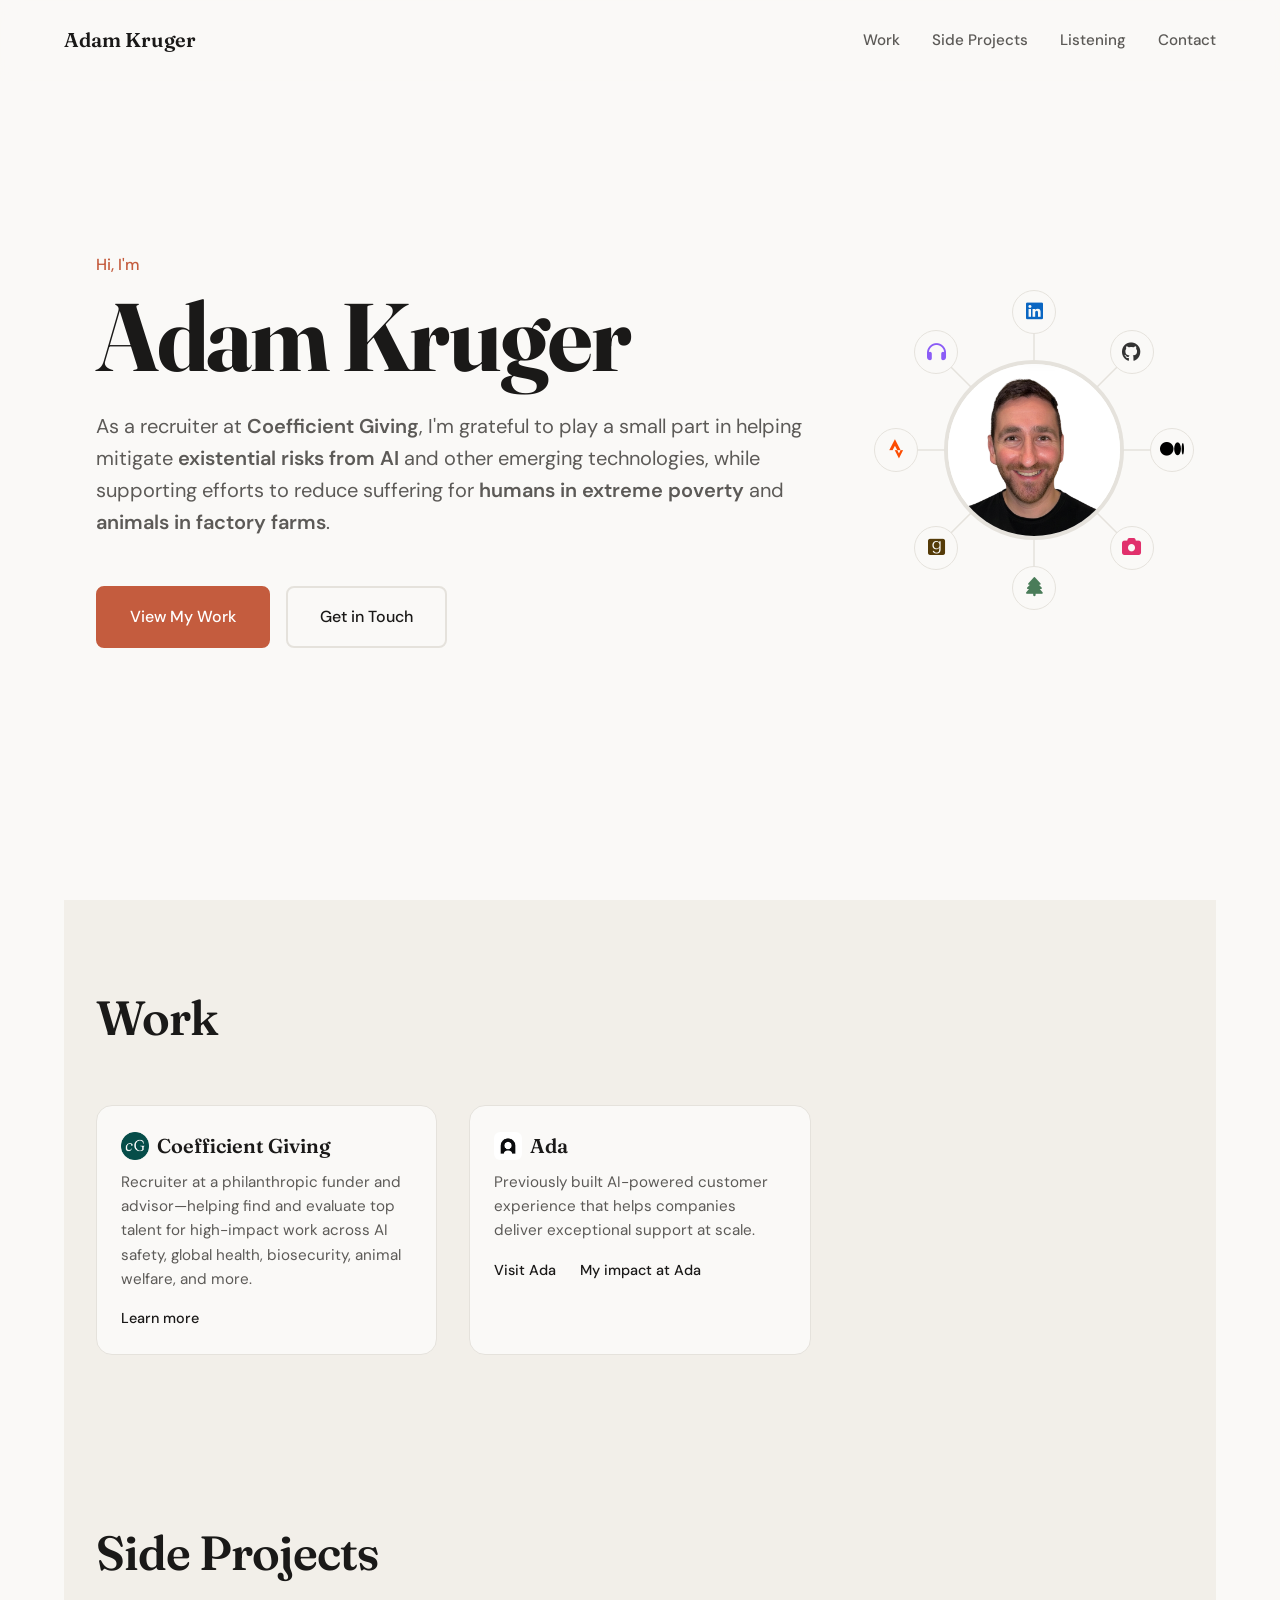
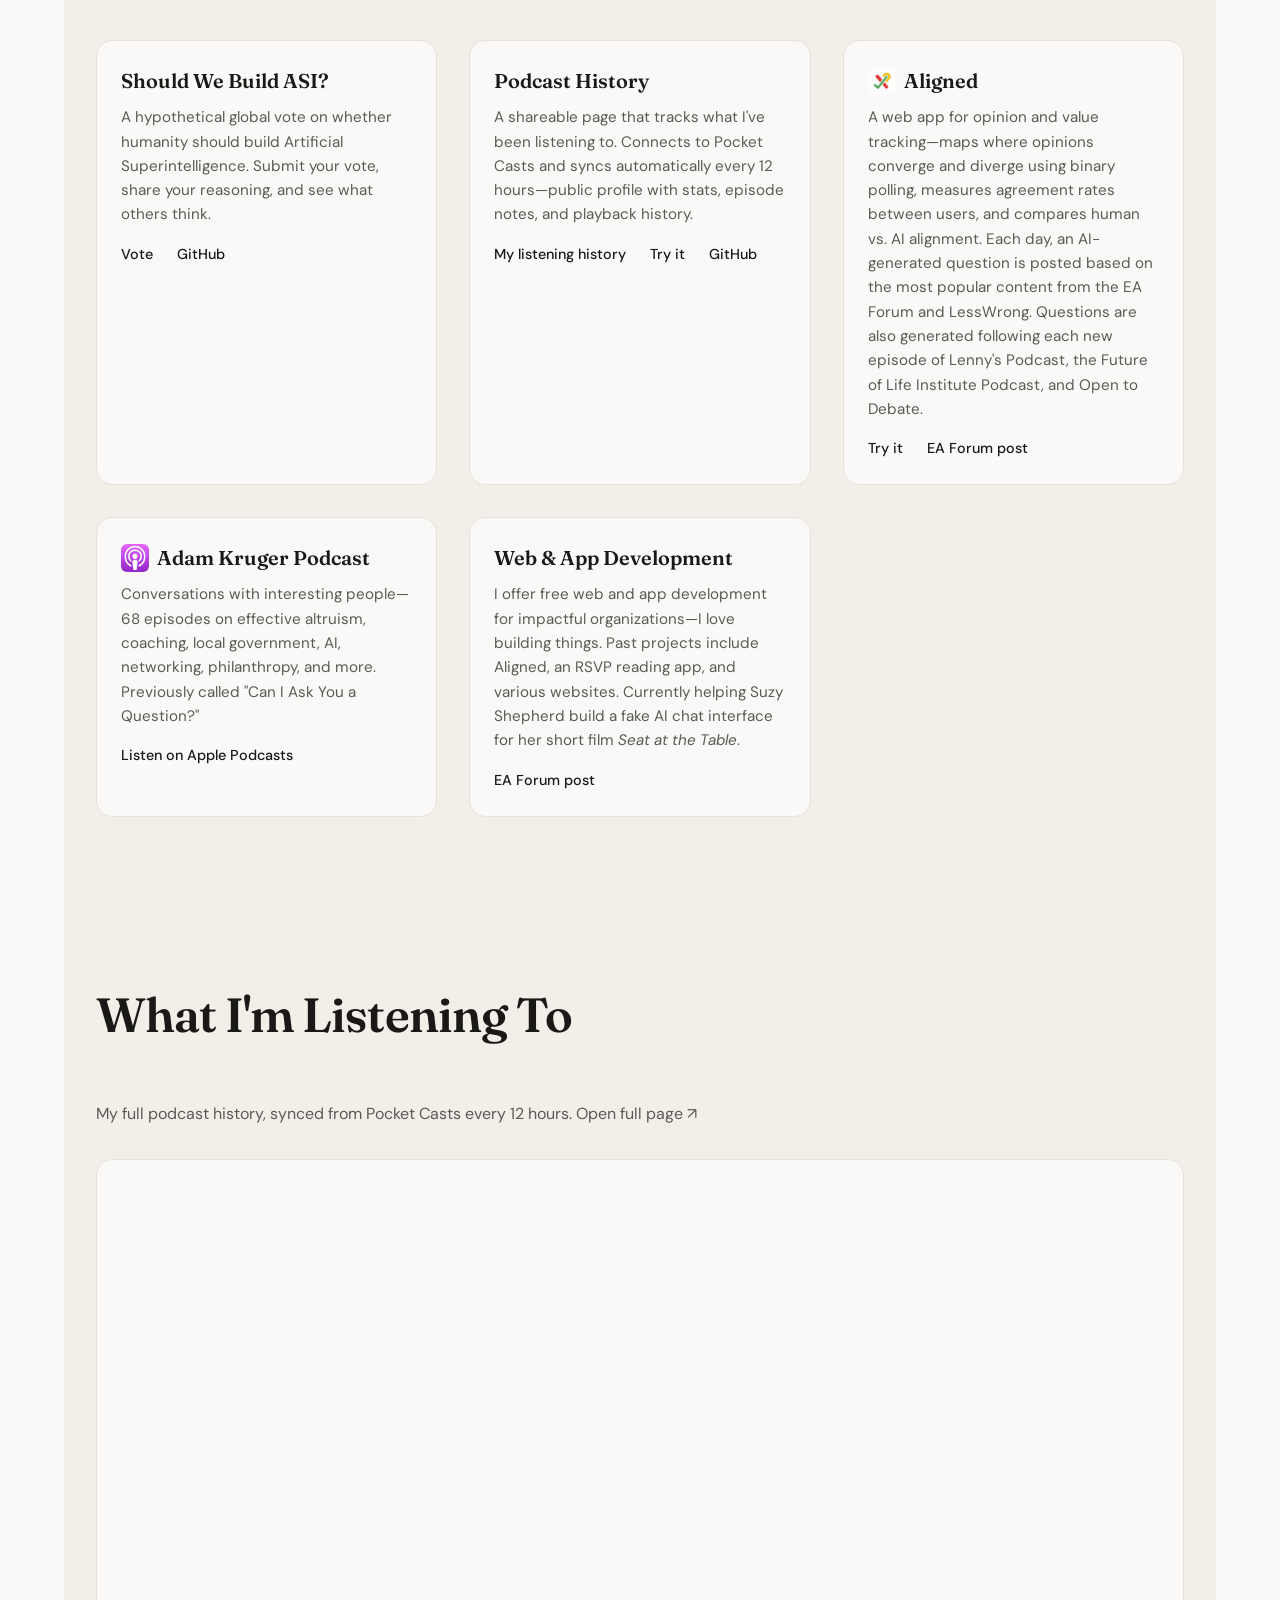
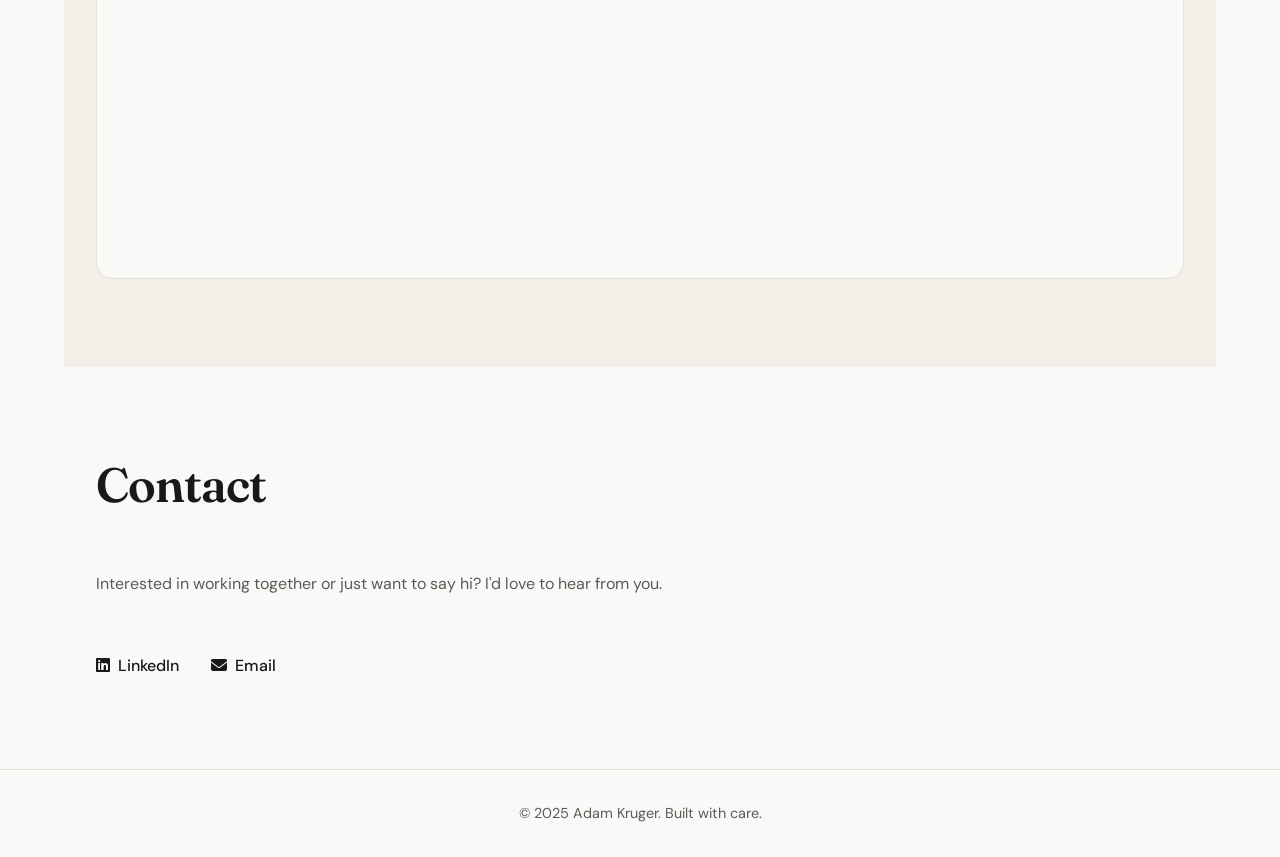
==== index.html @ 2922f0fd "Reorder side projects, rename Try it to Vote for ASI, remove Aligned blurb from hero" ====
<!DOCTYPE html>
<html lang="en">
<head>
  <meta charset="UTF-8">
  <meta name="viewport" content="width=device-width, initial-scale=1.0">
  <title>Adam Kruger | Portfolio</title>
  <link rel="preconnect" href="https://fonts.googleapis.com">
  <link rel="preconnect" href="https://fonts.gstatic.com" crossorigin>
  <link href="https://fonts.googleapis.com/css2?family=DM+Sans:ital,opsz,wght@0,9..40,400;0,9..40,500;0,9..40,600;0,9..40,700;1,9..40,400&family=Fraunces:ital,opsz,wght@0,9..144,400;0,9..144,600;0,9..144,700;1,9..144,400&display=swap" rel="stylesheet">
  <link rel="stylesheet" href="https://cdnjs.cloudflare.com/ajax/libs/font-awesome/6.5.1/css/all.min.css" integrity="sha512-DTOQO9RWCH3ppGqcWaEA1BIZOC6xxalwEsw9c2QQeAIftl+Vegovlnee1c9QX4TctnWMn13TZye+giMm8e2LwA==" crossorigin="anonymous" referrerpolicy="no-referrer" />
  <link rel="stylesheet" href="styles.css">
</head>
<body>
  <header class="header">
    <nav class="nav">
      <a href="#" class="logo">Adam Kruger</a>
      <button class="nav-toggle" aria-label="Toggle menu">
        <span></span>
        <span></span>
        <span></span>
      </button>
      <ul class="nav-links">
        <li><a href="#projects">Work</a></li>
        <li><a href="#side-projects">Side Projects</a></li>
        <li><a href="#podcast-history">Listening</a></li>
        <li><a href="#contact">Contact</a></li>
      </ul>
    </nav>
  </header>

  <main>
    <section class="hero">
      <div class="hero-layout">
        <div class="hero-content">
      <p class="hero-tagline">Hi, I'm</p>
      <h1 class="hero-title">Adam Kruger</h1>
      <p class="hero-subtitle">
        As a recruiter at <a href="https://coefficientgiving.org/about-us/" target="_blank" rel="noopener">Coefficient Giving</a>, I'm grateful to play a small part in helping mitigate <a href="https://en.wikipedia.org/wiki/Existential_risk_from_artificial_intelligence" target="_blank" rel="noopener">existential risks from AI</a> and other emerging technologies, while supporting efforts to reduce suffering for <a href="https://ourworldindata.org/poverty" target="_blank" rel="noopener">humans in extreme poverty</a> and <a href="https://youtu.be/LQRAfJyEsko?si=CGICGadyTR3kEMxZ&t=47" target="_blank" rel="noopener">animals in factory farms</a>.
      </p>
      <div class="hero-cta">
        <a href="#projects" class="btn btn-primary">View My Work</a>
        <a href="#contact" class="btn btn-secondary">Get in Touch</a>
      </div>
        </div>
        <div class="hero-avatar">
          <div class="constellation">
            <svg class="constellation-lines" aria-hidden="true"></svg>
            <div class="constellation-center">
              <img src="images/profile.jpg" alt="Adam Kruger" onerror="this.onerror=null; this.src='https://github.com/kruger-adam.png';" />
            </div>
            <a href="https://www.linkedin.com/in/krugeradam" target="_blank" rel="noopener" class="constellation-node" data-index="0" title="LinkedIn"><i class="fa-brands fa-linkedin"></i></a>
            <a href="https://github.com/kruger-adam" target="_blank" rel="noopener" class="constellation-node" data-index="1" title="GitHub"><i class="fa-brands fa-github"></i></a>
            <a href="https://medium.com/@adamkruger" target="_blank" rel="noopener" class="constellation-node" data-index="2" title="Blog"><i class="fa-brands fa-medium"></i></a>
            <a href="https://photos.app.goo.gl/TfkZuzR22tXsoaxYA" target="_blank" rel="noopener" class="constellation-node" data-index="3" title="Photography"><i class="fa-solid fa-camera"></i></a>
            <a href="https://photos.app.goo.gl/yGhnJVUBrT7P74hX9" target="_blank" rel="noopener" class="constellation-node" data-index="4" title="Barkscapes"><i class="fa-solid fa-tree"></i></a>
            <a href="https://www.goodreads.com/user/show/62753252-adam-kruger" target="_blank" rel="noopener" class="constellation-node" data-index="5" title="Goodreads"><i class="fa-brands fa-goodreads"></i></a>
            <a href="https://www.strava.com/athletes/25916150" target="_blank" rel="noopener" class="constellation-node" data-index="6" title="Strava"><i class="fa-brands fa-strava"></i></a>
            <a href="https://podcast-history-app.vercel.app/u/adamkruger" target="_blank" rel="noopener" class="constellation-node" data-index="7" title="Podcast History"><i class="fa-solid fa-headphones"></i></a>
          </div>
        </div>
      </div>
    </section>

    <section id="projects" class="section projects">
      <h2 class="section-title">Work</h2>
      <div class="projects-grid">
        <article class="project-card">
          <div class="project-info">
            <div class="project-header">
              <img class="project-logo" src="images/logos/coefficientgiving.png" alt="Coefficient Giving" onerror="this.style.display='none'" />
              <h3>Coefficient Giving</h3>
            </div>
            <p>Recruiter at a philanthropic funder and advisor—helping find and evaluate top talent for high-impact work across AI safety, global health, biosecurity, animal welfare, and more.</p>
            <div class="project-links">
              <a href="https://coefficientgiving.org" target="_blank" rel="noopener">Learn more</a>
            </div>
          </div>
        </article>
        <article class="project-card">
          <div class="project-info">
            <div class="project-header">
              <img class="project-logo" src="images/logos/ada.jpeg" alt="Ada" onerror="this.style.display='none'" />
              <h3>Ada</h3>
            </div>
            <p>Previously built AI-powered customer experience that helps companies deliver exceptional support at scale.</p>
            <div class="project-links">
              <a href="https://ada.cx" target="_blank" rel="noopener">Visit Ada</a>
              <a href="https://adam-at-ada.netlify.app/" target="_blank" rel="noopener">My impact at Ada</a>
            </div>
          </div>
        </article>
      </div>
    </section>

    <section id="side-projects" class="section projects">
      <h2 class="section-title">Side Projects</h2>
      <div class="projects-grid">
        <article class="project-card">
          <div class="project-info">
            <div class="project-header">
              <h3>Should We Build ASI?</h3>
            </div>
            <p>A hypothetical global vote on whether humanity should build Artificial Superintelligence. Submit your vote, share your reasoning, and see what others think.</p>
            <div class="project-links">
              <a href="https://kruger-adam.github.io/should-we-build-asi/" target="_blank" rel="noopener">Vote</a>
              <a href="https://github.com/kruger-adam/should-we-build-asi" target="_blank" rel="noopener">GitHub</a>
            </div>
          </div>
        </article>
        <article class="project-card">
          <div class="project-info">
            <div class="project-header">
              <h3>Podcast History</h3>
            </div>
            <p>A shareable page that tracks what I've been listening to. Connects to Pocket Casts and syncs automatically every 12 hours—public profile with stats, episode notes, and playback history.</p>
            <div class="project-links">
              <a href="https://podcast-history-app.vercel.app/u/adamkruger" target="_blank" rel="noopener">My listening history</a>
              <a href="https://podcast-history-app.vercel.app" target="_blank" rel="noopener">Try it</a>
              <a href="https://github.com/kruger-adam/podcast-history-app" target="_blank" rel="noopener">GitHub</a>
            </div>
          </div>
        </article>
        <article class="project-card">
          <div class="project-info">
            <div class="project-header">
              <img class="project-logo" src="images/logos/aligned.png" alt="Aligned" onerror="this.style.display='none'" />
              <h3>Aligned</h3>
            </div>
            <p>A web app for opinion and value tracking—maps where opinions converge and diverge using binary polling, measures agreement rates between users, and compares human vs. AI alignment. Each day, an AI-generated question is posted based on the most popular content from the EA Forum and LessWrong. Questions are also generated following each new episode of Lenny's Podcast, the Future of Life Institute Podcast, and Open to Debate.</p>
            <div class="project-links">
              <a href="https://thealignedapp.com" target="_blank" rel="noopener">Try it</a>
              <a href="https://forum.effectivealtruism.org/posts/Rb4HmkapRtDtFWNyj/seeking-feedback-a-tool-for-opinion-value-tracking-and" target="_blank" rel="noopener">EA Forum post</a>
            </div>
          </div>
        </article>
        <article class="project-card">
          <div class="project-info">
            <div class="project-header">
              <img class="project-logo" src="images/logos/podcast.png" alt="Adam Kruger Podcast" onerror="this.style.display='none'" />
              <h3>Adam Kruger Podcast</h3>
            </div>
            <p>Conversations with interesting people—68 episodes on effective altruism, coaching, local government, AI, networking, philanthropy, and more. Previously called "Can I Ask You a Question?"</p>
            <div class="project-links">
              <a href="https://podcasts.apple.com/us/podcast/adam-kruger-podcast/id1472368113" target="_blank" rel="noopener">Listen on Apple Podcasts</a>
            </div>
          </div>
        </article>
        <article class="project-card">
          <div class="project-info">
            <div class="project-header">
              <h3>Web &amp; App Development</h3>
            </div>
            <p>I offer free web and app development for impactful organizations—I love building things. Past projects include Aligned, an RSVP reading app, and various websites. Currently helping Suzy Shepherd build a fake AI chat interface for her short film <em>Seat at the Table</em>.</p>
            <div class="project-links">
              <a href="https://forum.effectivealtruism.org/posts/HuteREmRrk8JBm3N8/are-there-any-orgs-interested-in-free-web-app-development" target="_blank" rel="noopener">EA Forum post</a>
            </div>
          </div>
        </article>
      </div>
    </section>

    <section id="podcast-history" class="section podcast-history">
      <h2 class="section-title">What I'm Listening To</h2>
      <p class="podcast-history-intro">My full podcast history, synced from Pocket Casts every 12 hours. <a href="https://podcast-history-app.vercel.app/u/adamkruger" target="_blank" rel="noopener">Open full page ↗</a></p>
      <iframe
        src="https://podcast-history-app.vercel.app/u/adamkruger"
        class="podcast-history-frame"
        title="Adam Kruger's Podcast History"
        loading="lazy"
      ></iframe>
    </section>

    <section id="contact" class="section contact">
      <h2 class="section-title">Contact</h2>
      <p class="contact-intro">
        Interested in working together or just want to say hi? I'd love to hear from you.
      </p>
      <div class="contact-links contact-links-desktop">
        <a href="https://www.linkedin.com/in/krugeradam" target="_blank" rel="noopener" class="contact-link"><i class="fa-brands fa-linkedin"></i> LinkedIn</a>
        <a href="mailto:adamkruger94@gmail.com" class="contact-link"><i class="fa-solid fa-envelope"></i> Email</a>
      </div>
      <div class="contact-links contact-links-mobile">
        <a href="https://www.linkedin.com/in/krugeradam" target="_blank" rel="noopener" class="contact-link"><i class="fa-brands fa-linkedin"></i> LinkedIn</a>
        <a href="mailto:adamkruger94@gmail.com" class="contact-link"><i class="fa-solid fa-envelope"></i> Email</a>
        <a href="https://github.com/kruger-adam" target="_blank" rel="noopener" class="contact-link"><i class="fa-brands fa-github"></i> GitHub</a>
        <a href="https://medium.com/@adamkruger" target="_blank" rel="noopener" class="contact-link"><i class="fa-brands fa-medium"></i> Blog</a>
        <a href="https://photos.app.goo.gl/TfkZuzR22tXsoaxYA" target="_blank" rel="noopener" class="contact-link"><i class="fa-solid fa-camera"></i> Photography</a>
        <a href="https://photos.app.goo.gl/yGhnJVUBrT7P74hX9" target="_blank" rel="noopener" class="contact-link"><i class="fa-solid fa-tree"></i> Barkscapes</a>
        <a href="https://www.goodreads.com/user/show/62753252-adam-kruger" target="_blank" rel="noopener" class="contact-link"><i class="fa-brands fa-goodreads"></i> Goodreads</a>
        <a href="https://www.strava.com/athletes/25916150" target="_blank" rel="noopener" class="contact-link"><i class="fa-brands fa-strava"></i> Strava</a>
      </div>
    </section>
  </main>

  <footer class="footer">
    <p>© 2025 Adam Kruger. Built with care.</p>
  </footer>

  <script src="script.js"></script>
</body>
</html>
---- styles.css ----
/* ===== Variables ===== */
:root {
  --color-bg: #faf9f7;
  --color-bg-alt: #f2efe9;
  --color-text: #1a1918;
  --color-text-muted: #5c5a57;
  --color-accent: #c45c3e;
  --color-accent-hover: #a84d33;
  --color-border: #e5e2dc;
  --font-heading: 'Fraunces', Georgia, serif;
  --font-body: 'DM Sans', system-ui, sans-serif;
  --space-xs: 0.25rem;
  --space-sm: 0.5rem;
  --space-md: 1rem;
  --space-lg: 1.5rem;
  --space-xl: 2rem;
  --space-2xl: 3rem;
  --space-3xl: 5rem;
  --radius: 0.5rem;
  --radius-lg: 1rem;
  --transition: 0.2s ease;
}

/* ===== Reset & Base ===== */
*, *::before, *::after {
  box-sizing: border-box;
  margin: 0;
  padding: 0;
}

html {
  scroll-behavior: smooth;
}

body {
  font-family: var(--font-body);
  font-size: 1rem;
  line-height: 1.6;
  color: var(--color-text);
  background-color: var(--color-bg);
  -webkit-font-smoothing: antialiased;
}

a {
  color: inherit;
  text-decoration: none;
  transition: color var(--transition);
}

a:hover {
  color: var(--color-accent);
}

img {
  max-width: 100%;
  height: auto;
  display: block;
}

/* ===== Header & Nav ===== */
.header {
  position: fixed;
  top: 0;
  left: 0;
  right: 0;
  z-index: 100;
  padding: var(--space-lg) var(--space-xl);
  background: rgba(250, 249, 247, 0.9);
  backdrop-filter: blur(10px);
  border-bottom: 1px solid transparent;
  transition: border-color var(--transition), box-shadow var(--transition);
}

.header.scrolled {
  border-color: var(--color-border);
  box-shadow: 0 1px 3px rgba(0, 0, 0, 0.05);
}

.nav {
  max-width: 72rem;
  margin: 0 auto;
  display: flex;
  align-items: center;
  justify-content: space-between;
}

.logo {
  font-family: var(--font-heading);
  font-weight: 600;
  font-size: 1.25rem;
}

.nav-links {
  display: flex;
  gap: var(--space-xl);
  list-style: none;
}

.nav-links a {
  font-size: 0.95rem;
  font-weight: 500;
  color: var(--color-text-muted);
}

.nav-links a:hover {
  color: var(--color-text);
}

.nav-toggle {
  display: none;
  flex-direction: column;
  gap: 6px;
  background: none;
  border: none;
  cursor: pointer;
  padding: var(--space-sm);
}

.nav-toggle span {
  width: 24px;
  height: 2px;
  background: var(--color-text);
  transition: var(--transition);
}

/* ===== Hero ===== */
.hero {
  min-height: 100vh;
  display: flex;
  flex-direction: column;
  justify-content: center;
  padding: var(--space-3xl) var(--space-xl);
  max-width: 72rem;
  margin: 0 auto;
}

.hero-layout {
  display: flex;
  align-items: center;
  gap: var(--space-3xl);
  flex-wrap: wrap;
}

.hero-content {
  flex: 1;
  min-width: 280px;
}

.hero-avatar {
  flex-shrink: 0;
}

.hero-tagline {
  font-size: 1rem;
  color: var(--color-accent);
  font-weight: 500;
  margin-bottom: var(--space-sm);
  opacity: 0;
  animation: fadeUp 0.6s ease forwards;
}

.hero-title {
  font-family: var(--font-heading);
  font-size: clamp(3rem, 10vw, 6rem);
  font-weight: 700;
  line-height: 1.05;
  letter-spacing: -0.02em;
  margin-bottom: var(--space-lg);
  opacity: 0;
  animation: fadeUp 0.6s ease 0.1s forwards;
}

.hero-subtitle {
  font-size: clamp(1rem, 2vw, 1.25rem);
  color: var(--color-text-muted);
  margin-bottom: var(--space-2xl);
  opacity: 0;
  animation: fadeUp 0.6s ease 0.2s forwards;
}

.hero-subtitle .highlight {
  color: var(--color-text);
  font-style: italic;
}

.hero-subtitle a {
  font-weight: 600;
}

.hero-cta {
  display: flex;
  gap: var(--space-md);
  flex-wrap: wrap;
  opacity: 0;
  animation: fadeUp 0.6s ease 0.3s forwards;
}

/* ===== Buttons ===== */
.btn {
  display: inline-block;
  padding: var(--space-md) var(--space-xl);
  font-family: var(--font-body);
  font-size: 1rem;
  font-weight: 500;
  border-radius: var(--radius);
  transition: all var(--transition);
}

.btn-primary {
  background: var(--color-accent);
  color: white;
  border: 2px solid var(--color-accent);
}

.btn-primary:hover {
  background: var(--color-accent-hover);
  border-color: var(--color-accent-hover);
  color: white;
}

.btn-secondary {
  background: transparent;
  color: var(--color-text);
  border: 2px solid var(--color-border);
}

.btn-secondary:hover {
  border-color: var(--color-text-muted);
  color: var(--color-text);
}

/* ===== Sections ===== */
.section {
  padding: var(--space-3xl) var(--space-xl);
  max-width: 72rem;
  margin: 0 auto;
}

.section-title {
  font-family: var(--font-heading);
  font-size: clamp(2rem, 4vw, 3rem);
  font-weight: 600;
  margin-bottom: var(--space-2xl);
  letter-spacing: -0.02em;
}

/* ===== Projects ===== */
.projects {
  background: var(--color-bg-alt);
}

.projects-grid {
  display: grid;
  grid-template-columns: repeat(auto-fill, minmax(320px, 1fr));
  gap: var(--space-xl);
}

.project-card {
  background: var(--color-bg);
  border-radius: var(--radius-lg);
  overflow: hidden;
  border: 1px solid var(--color-border);
  transition: transform var(--transition), box-shadow var(--transition);
}

.project-card:hover {
  transform: translateY(-4px);
  box-shadow: 0 12px 40px rgba(0, 0, 0, 0.08);
}

.project-card--featured {
  border-color: var(--color-accent);
  border-width: 2px;
}

.project-header {
  display: flex;
  align-items: center;
  gap: var(--space-sm);
  margin-bottom: var(--space-sm);
}

.project-logo {
  width: 28px;
  height: 28px;
  object-fit: contain;
  border-radius: 6px;
  flex-shrink: 0;
}

.project-info {
  padding: var(--space-lg);
}

.project-info h3 {
  font-family: var(--font-heading);
  font-size: 1.25rem;
  font-weight: 600;
}

.project-info p {
  color: var(--color-text-muted);
  font-size: 0.95rem;
  margin-bottom: var(--space-md);
}

.project-links {
  display: flex;
  gap: var(--space-lg);
}

.project-links a {
  font-size: 0.9rem;
  font-weight: 500;
}

/* ===== Podcast History ===== */
.podcast-history {
  background: var(--color-bg-alt);
}

.podcast-history-intro {
  color: var(--color-text-muted);
  margin-bottom: var(--space-xl);
}

.podcast-history-frame {
  width: 100%;
  height: 720px;
  border: 1px solid var(--color-border);
  border-radius: var(--radius-lg);
  background: var(--color-bg);
}

@media (max-width: 768px) {
  .podcast-history-frame {
    height: 600px;
  }
}

/* ===== Contact ===== */
.contact-intro {
  max-width: 36rem;
  color: var(--color-text-muted);
  margin-bottom: var(--space-2xl);
}

.constellation {
  position: relative;
  width: 300px;
  height: 300px;
  aspect-ratio: 1;
}

.constellation-lines {
  position: absolute;
  inset: 0;
  width: 100%;
  height: 100%;
  pointer-events: none;
}

.constellation-lines line {
  stroke: var(--color-border);
  stroke-width: 1.5;
  transition: stroke 0.3s ease, stroke-width 0.3s ease;
}

.constellation-center {
  position: absolute;
  top: 50%;
  left: 50%;
  transform: translate(-50%, -50%);
  z-index: 2;
}

.constellation-center img {
  width: 180px;
  min-width: 180px;
  height: 180px;
  aspect-ratio: 1;
  border-radius: 50%;
  object-fit: cover;
  border: 4px solid var(--color-border);
  transition: border-color 0.3s ease;
}

.constellation-node {
  position: absolute;
  width: 44px;
  height: 44px;
  display: flex;
  align-items: center;
  justify-content: center;
  background: var(--color-bg);
  border: 1.5px solid var(--color-border);
  border-radius: 50%;
  font-size: 1.2rem;
  transform: translate(-50%, -50%);
  transition: all 0.3s ease;
  z-index: 2;
}

/* Brand colors */
.constellation-node[data-index="0"] { color: #0A66C2; } /* LinkedIn */
.constellation-node[data-index="1"] { color: #333; }    /* GitHub */
.constellation-node[data-index="2"] { color: #000; }    /* Medium */
.constellation-node[data-index="3"] { color: #E1306C; } /* Photography/Instagram pink */
.constellation-node[data-index="4"] { color: #4a7c59; } /* Barkscapes/tree green */
.constellation-node[data-index="5"] { color: #553B08; } /* Goodreads */
.constellation-node[data-index="6"] { color: #FC4C02; } /* Strava */
.constellation-node[data-index="7"] { color: #8B5CF6; } /* Podcast History */

.constellation-node:hover {
  border-color: currentColor;
  background: var(--color-bg-alt);
  transform: translate(-50%, -50%) scale(1.2);
  box-shadow: 0 4px 16px rgba(0, 0, 0, 0.1);
}

.contact-links {
  display: flex;
  flex-wrap: wrap;
  gap: var(--space-xl);
}

.contact-links-mobile {
  display: none;
}

.contact-link {
  font-weight: 500;
  padding: var(--space-sm) 0;
  border-bottom: 2px solid transparent;
  transition: border-color var(--transition);
}

.contact-link:hover {
  border-bottom-color: var(--color-accent);
}

.contact-link i {
  margin-right: var(--space-xs);
}

/* ===== Footer ===== */
.footer {
  padding: var(--space-xl);
  text-align: center;
  color: var(--color-text-muted);
  font-size: 0.9rem;
  border-top: 1px solid var(--color-border);
}

/* ===== Animations ===== */
@keyframes fadeUp {
  from {
    opacity: 0;
    transform: translateY(20px);
  }
  to {
    opacity: 1;
    transform: translateY(0);
  }
}

/* ===== Mobile ===== */
@media (max-width: 768px) {
  .nav-toggle {
    display: flex;
  }

  .nav-links {
    position: fixed;
    top: 0;
    right: 0;
    height: 100vh;
    width: 80%;
    max-width: 300px;
    background: var(--color-bg);
    flex-direction: column;
    justify-content: center;
    gap: var(--space-xl);
    padding: var(--space-2xl);
    transform: translateX(100%);
    transition: transform var(--transition);
    border-left: 1px solid var(--color-border);
  }

  .nav-links.open {
    transform: translateX(0);
  }

  .nav-toggle.open span:nth-child(1) {
    transform: rotate(45deg) translate(6px, 6px);
  }

  .nav-toggle.open span:nth-child(2) {
    opacity: 0;
  }

  .nav-toggle.open span:nth-child(3) {
    transform: rotate(-45deg) translate(6px, -6px);
  }

  .hero {
    padding-top: calc(var(--space-3xl) + 4rem);
  }

  .hero-layout {
    display: flex;
    flex-direction: row;
    align-items: flex-start;
    gap: var(--space-lg);
  }

  .hero-avatar {
    order: -1;
    flex-shrink: 0;
    padding-top: var(--space-sm);
  }

  .hero-content {
    min-width: 0;
  }

  .projects-grid {
    grid-template-columns: 1fr;
  }

  .constellation {
    width: auto;
    height: auto;
    margin: 0 auto;
  }

  .constellation-center {
    position: static;
    transform: none;
  }

  .constellation-center img {
    width: 80px;
    min-width: 80px;
    height: 80px;
  }

  .constellation-node,
  .constellation-lines {
    display: none;
  }

  .contact-links-desktop {
    display: none;
  }

  .contact-links-mobile {
    display: flex;
  }
}
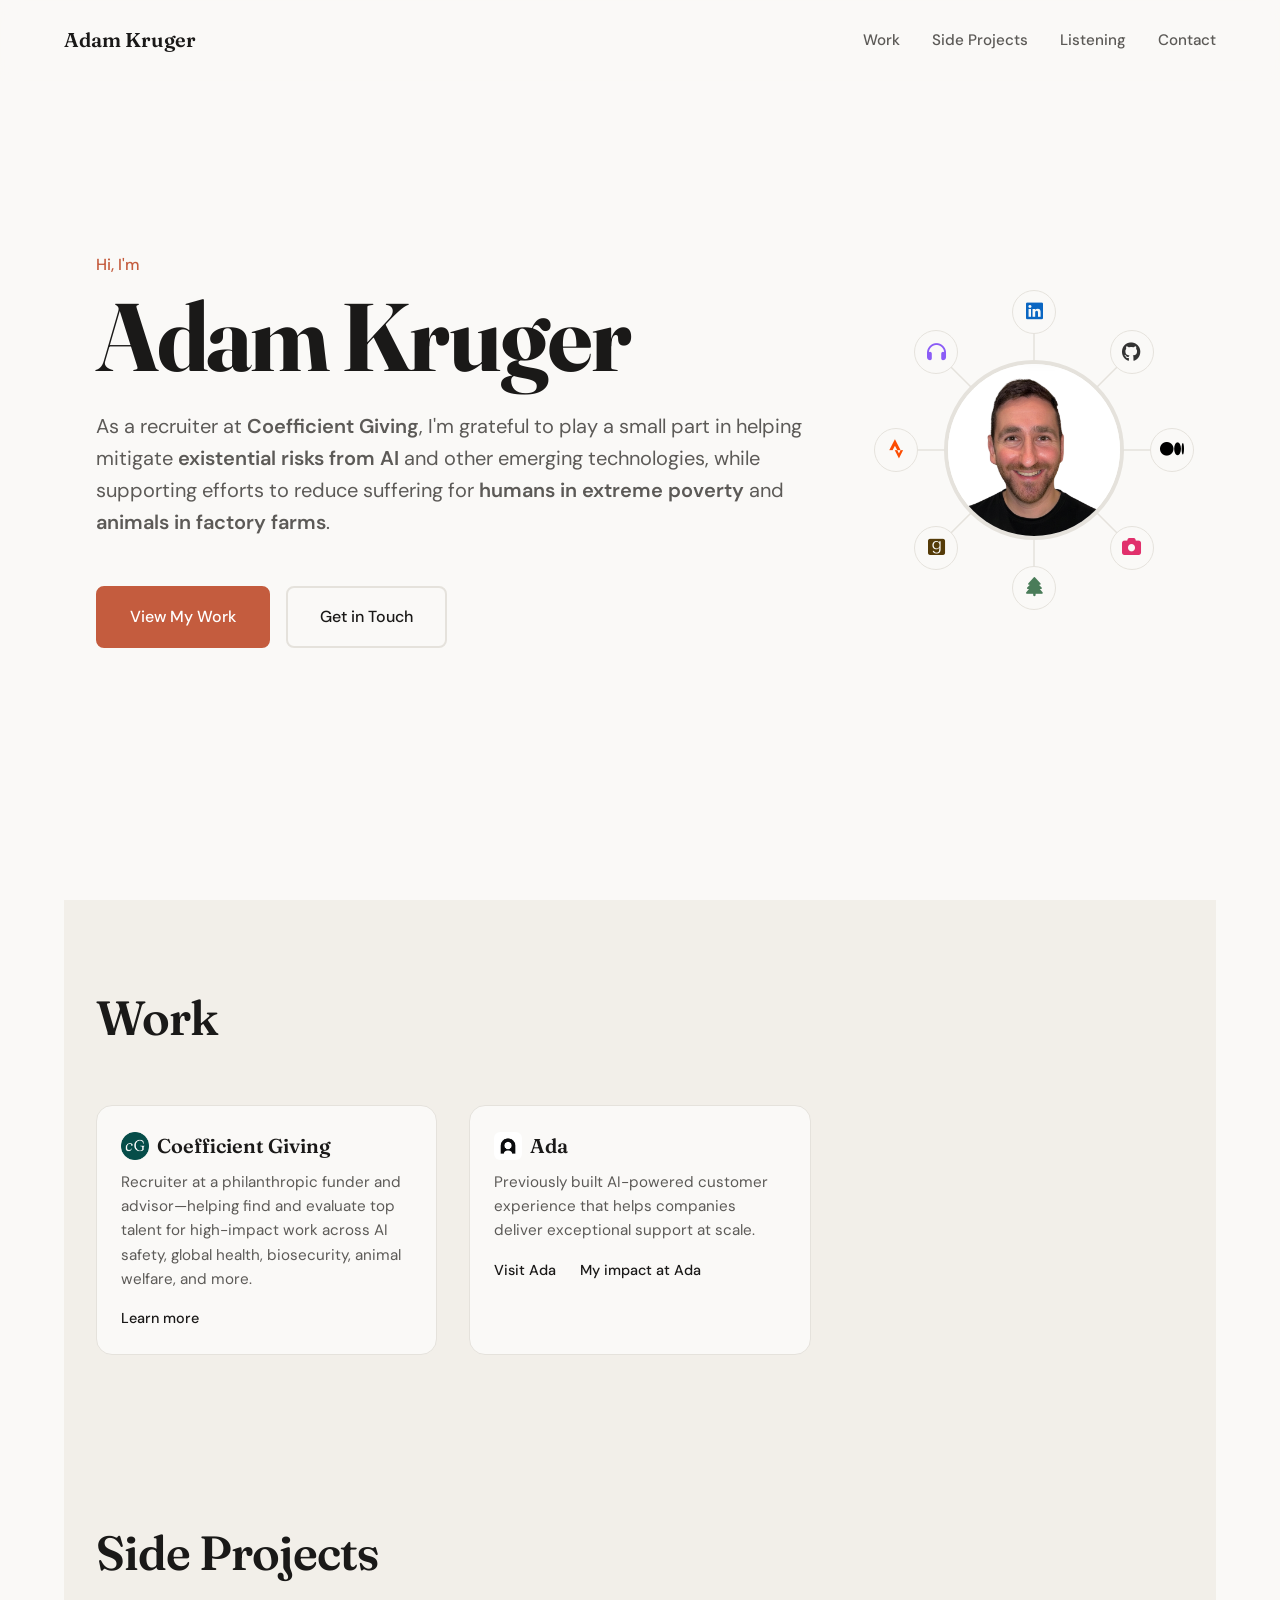
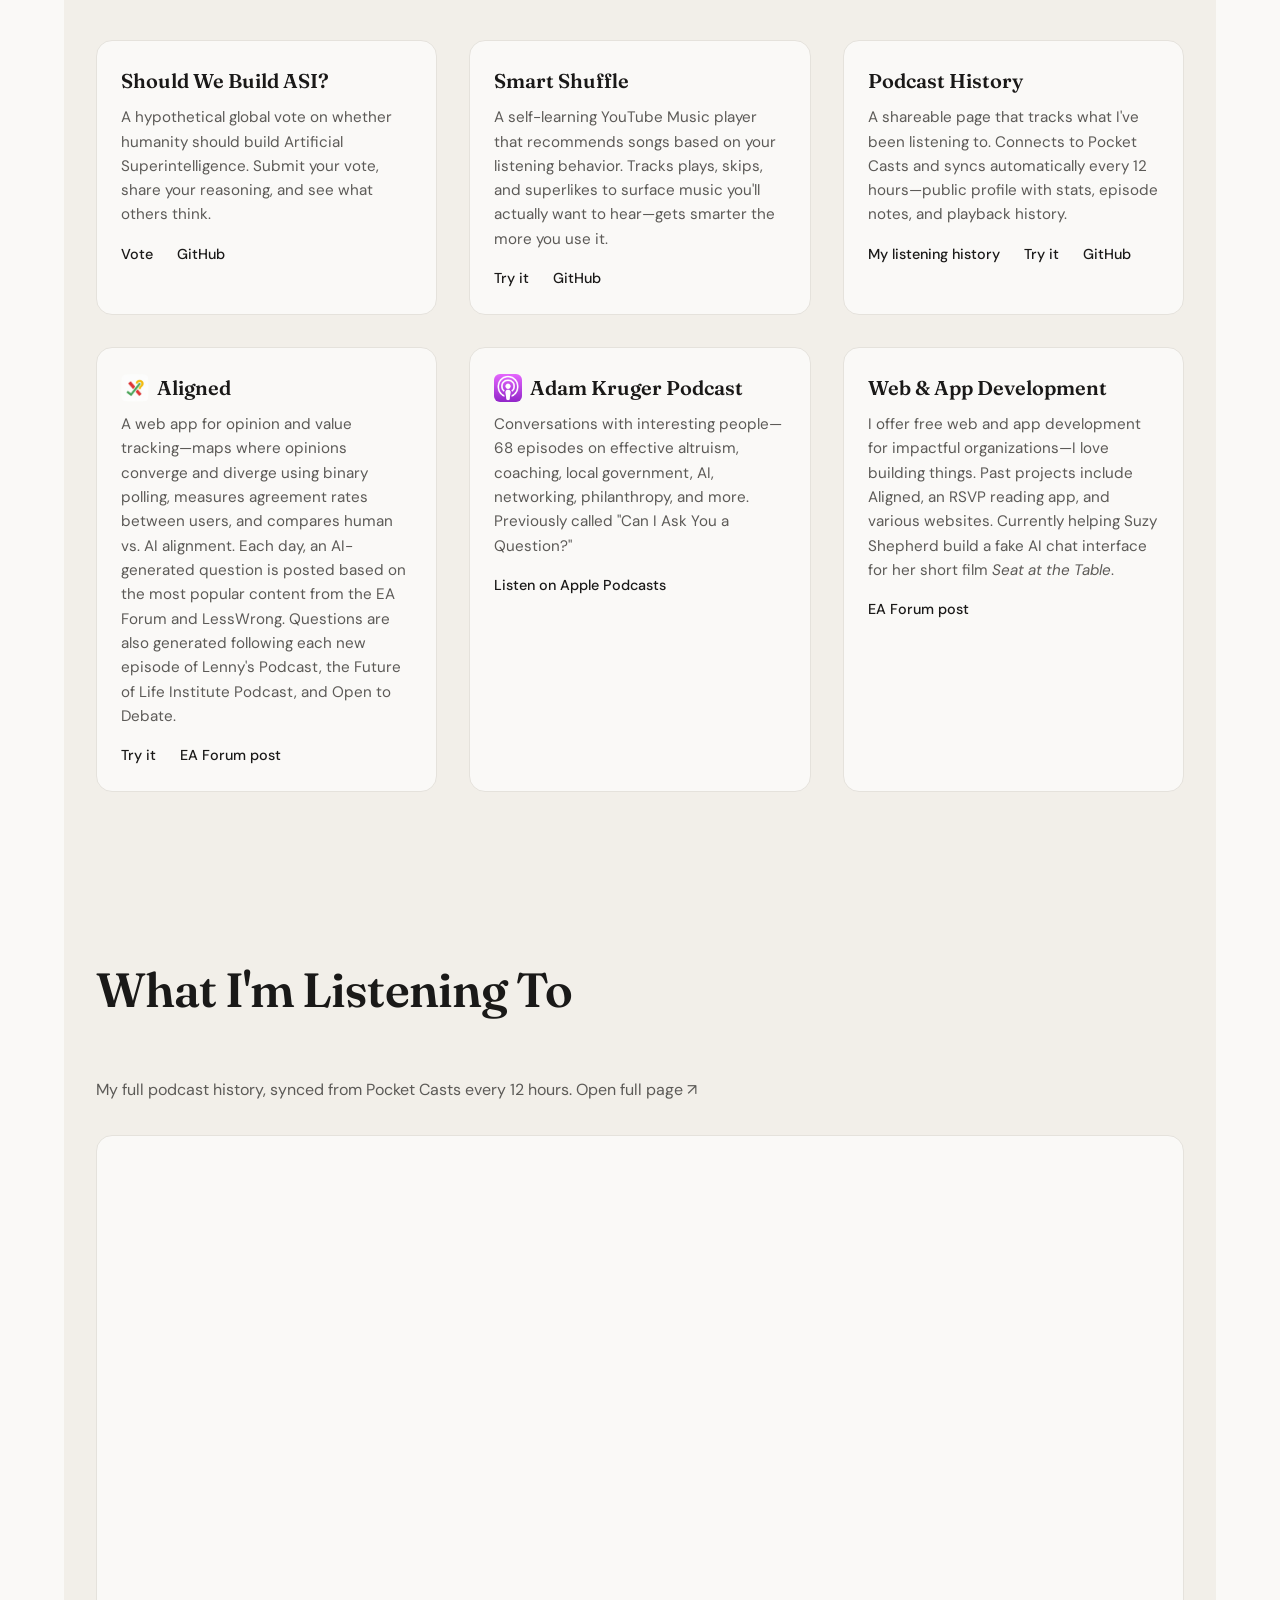
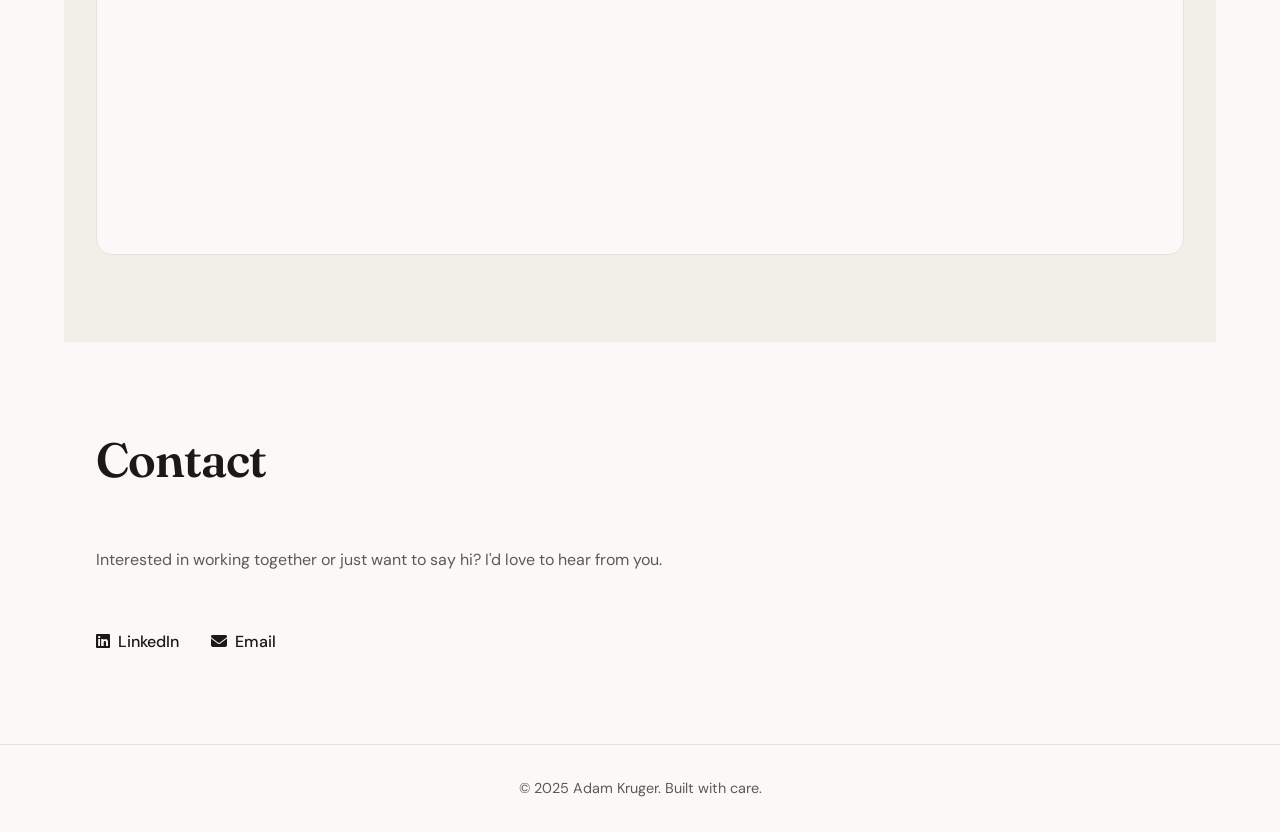
==== commit 8a07b292: "Add Smart Shuffle to Side Projects section Co-Authored-By: Claude Sonnet 4.6 <noreply@anthropic.com>" ====
--- a/index.html
+++ b/index.html
@@ -110,6 +110,18 @@
         <article class="project-card">
           <div class="project-info">
             <div class="project-header">
+              <h3>Smart Shuffle</h3>
+            </div>
+            <p>A self-learning YouTube Music player that recommends songs based on your listening behavior. Tracks plays, skips, and superlikes to surface music you'll actually want to hear—gets smarter the more you use it.</p>
+            <div class="project-links">
+              <a href="https://smart-shuffle.vercel.app" target="_blank" rel="noopener">Try it</a>
+              <a href="https://github.com/kruger-adam/music-recommender" target="_blank" rel="noopener">GitHub</a>
+            </div>
+          </div>
+        </article>
+        <article class="project-card">
+          <div class="project-info">
+            <div class="project-header">
               <h3>Podcast History</h3>
             </div>
             <p>A shareable page that tracks what I've been listening to. Connects to Pocket Casts and syncs automatically every 12 hours—public profile with stats, episode notes, and playback history.</p>
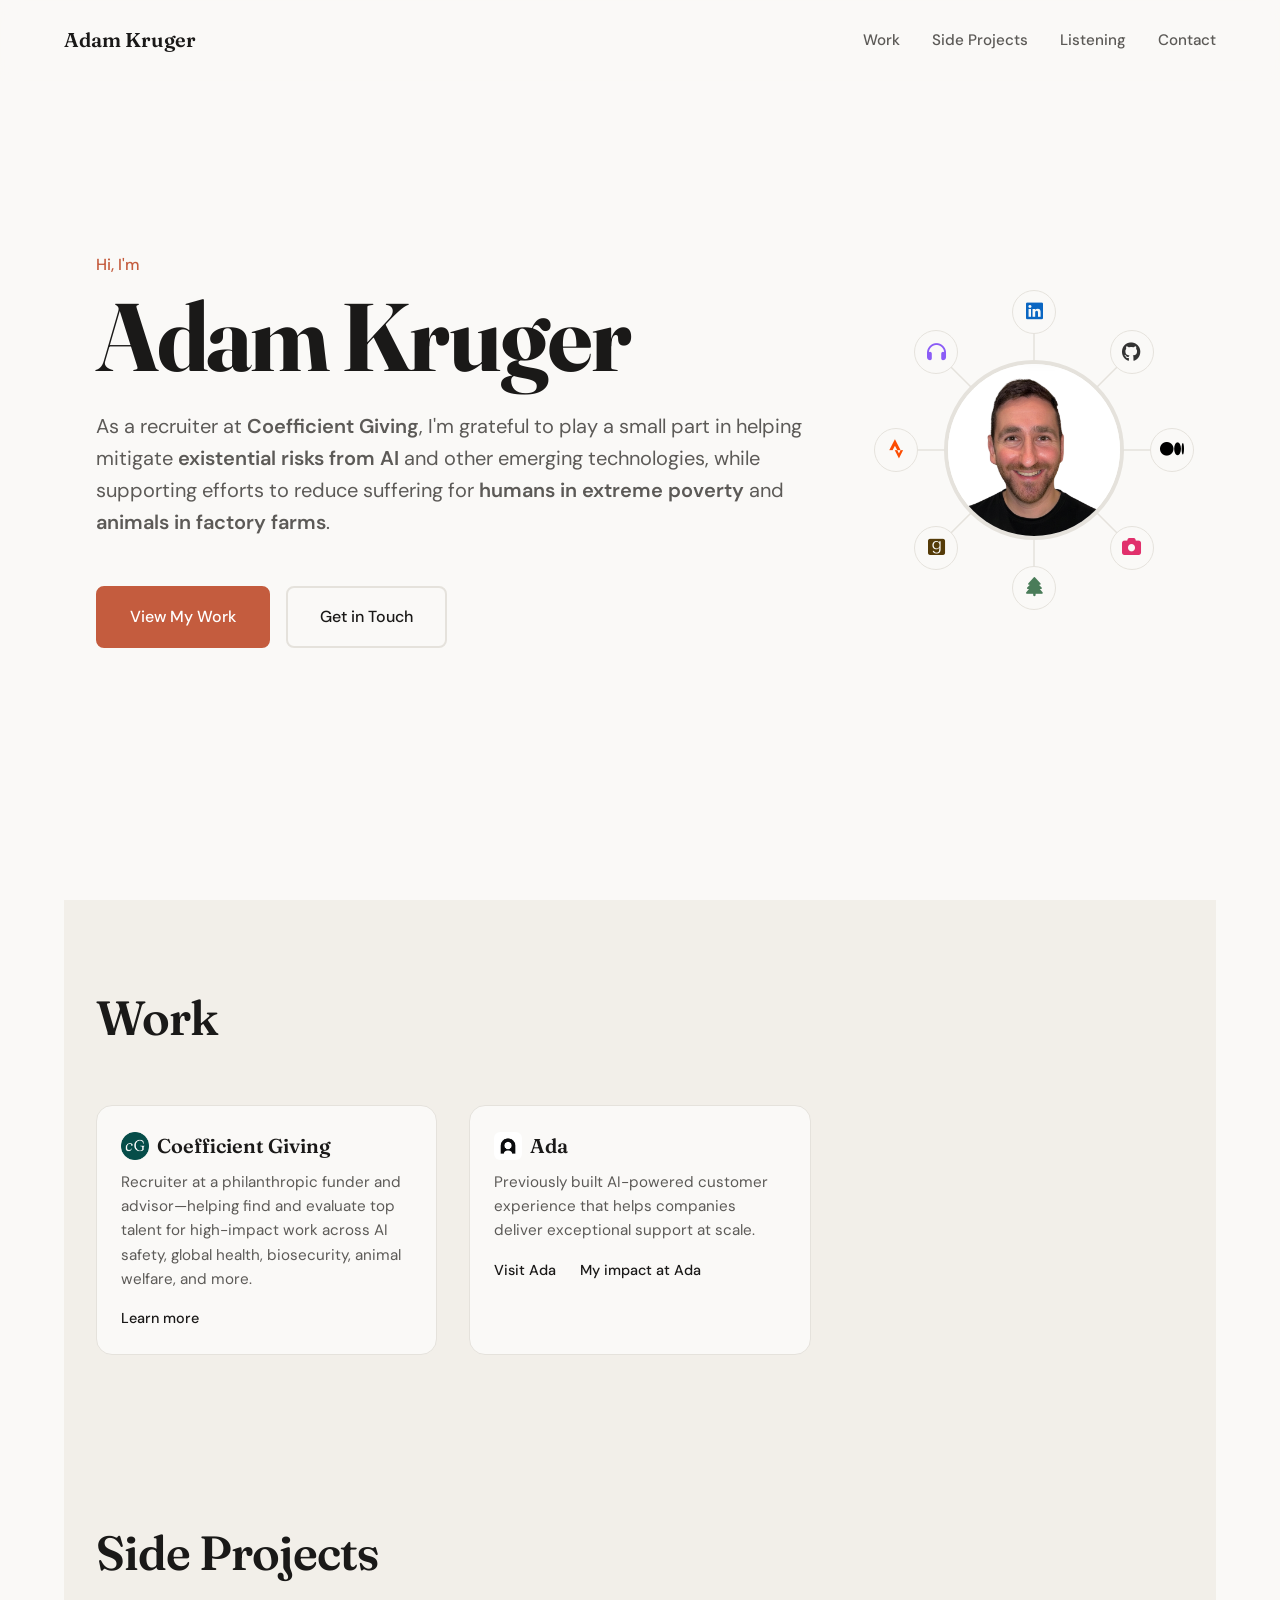
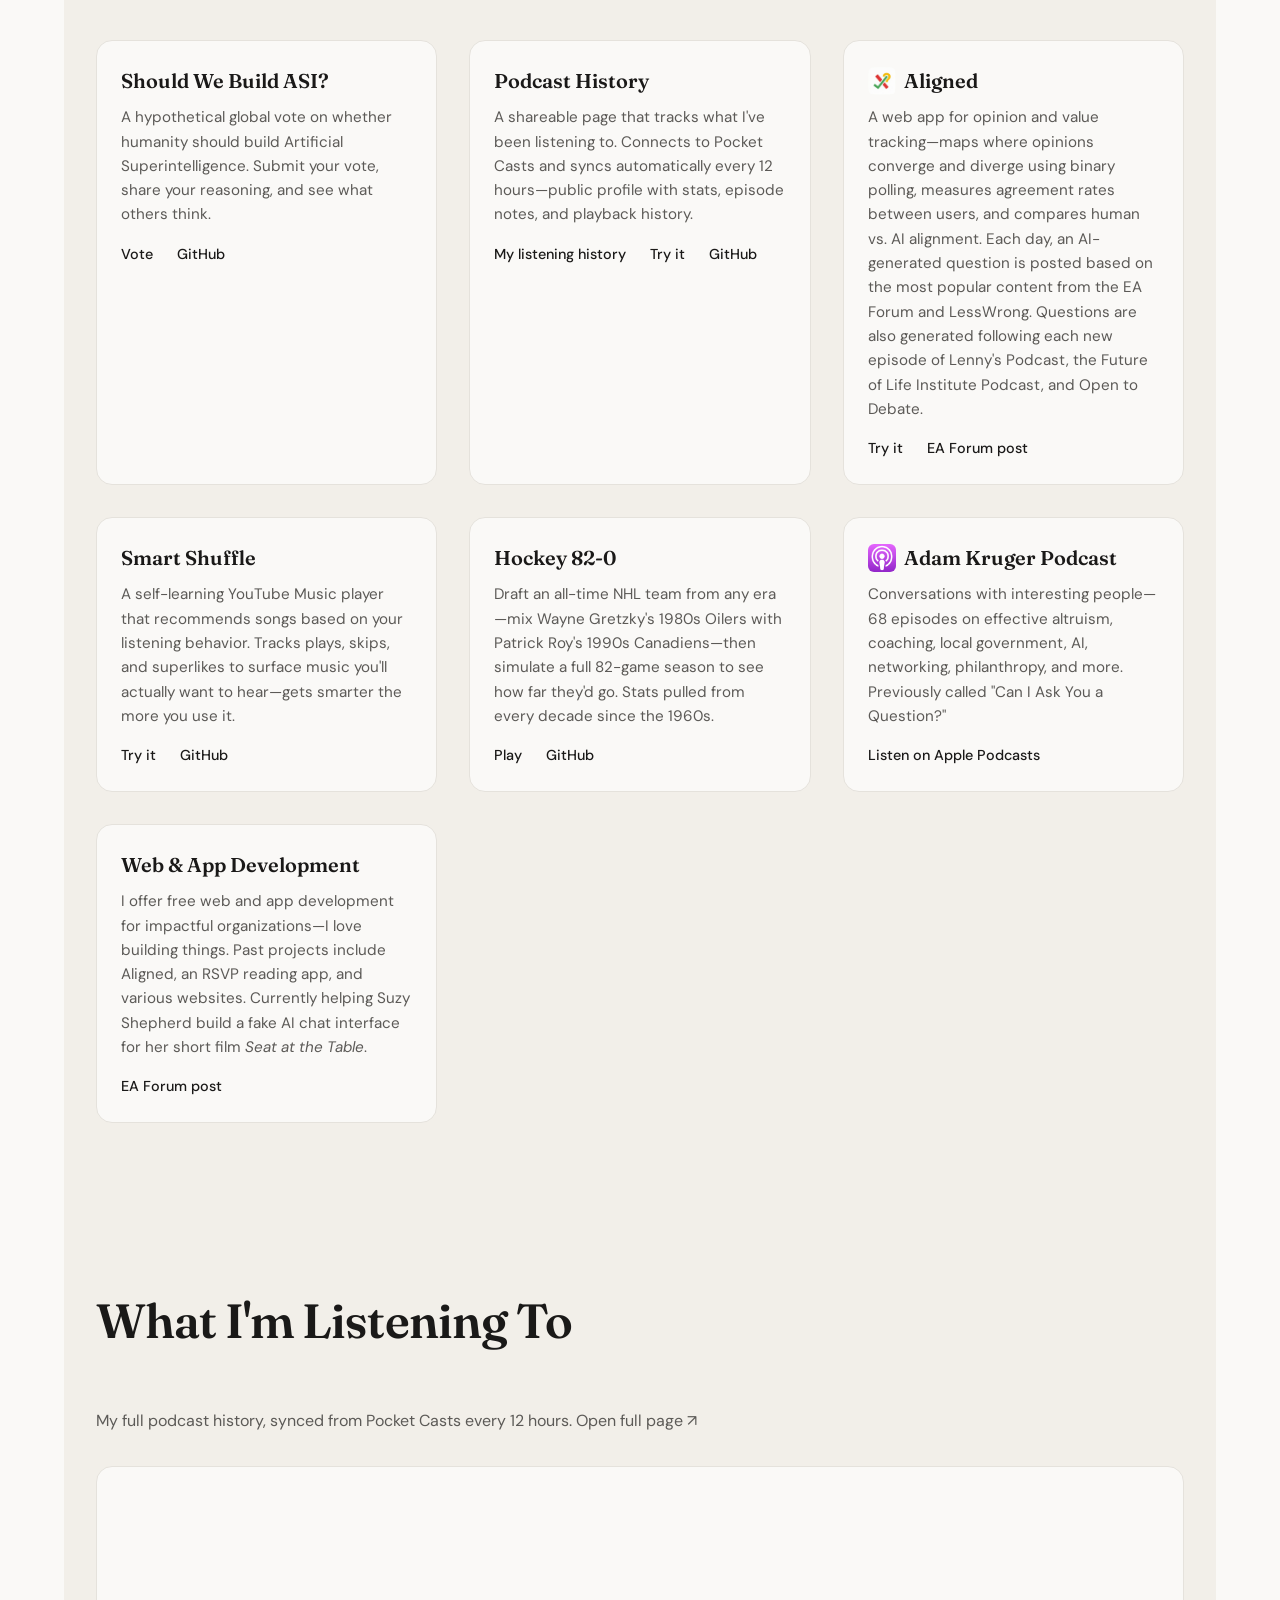
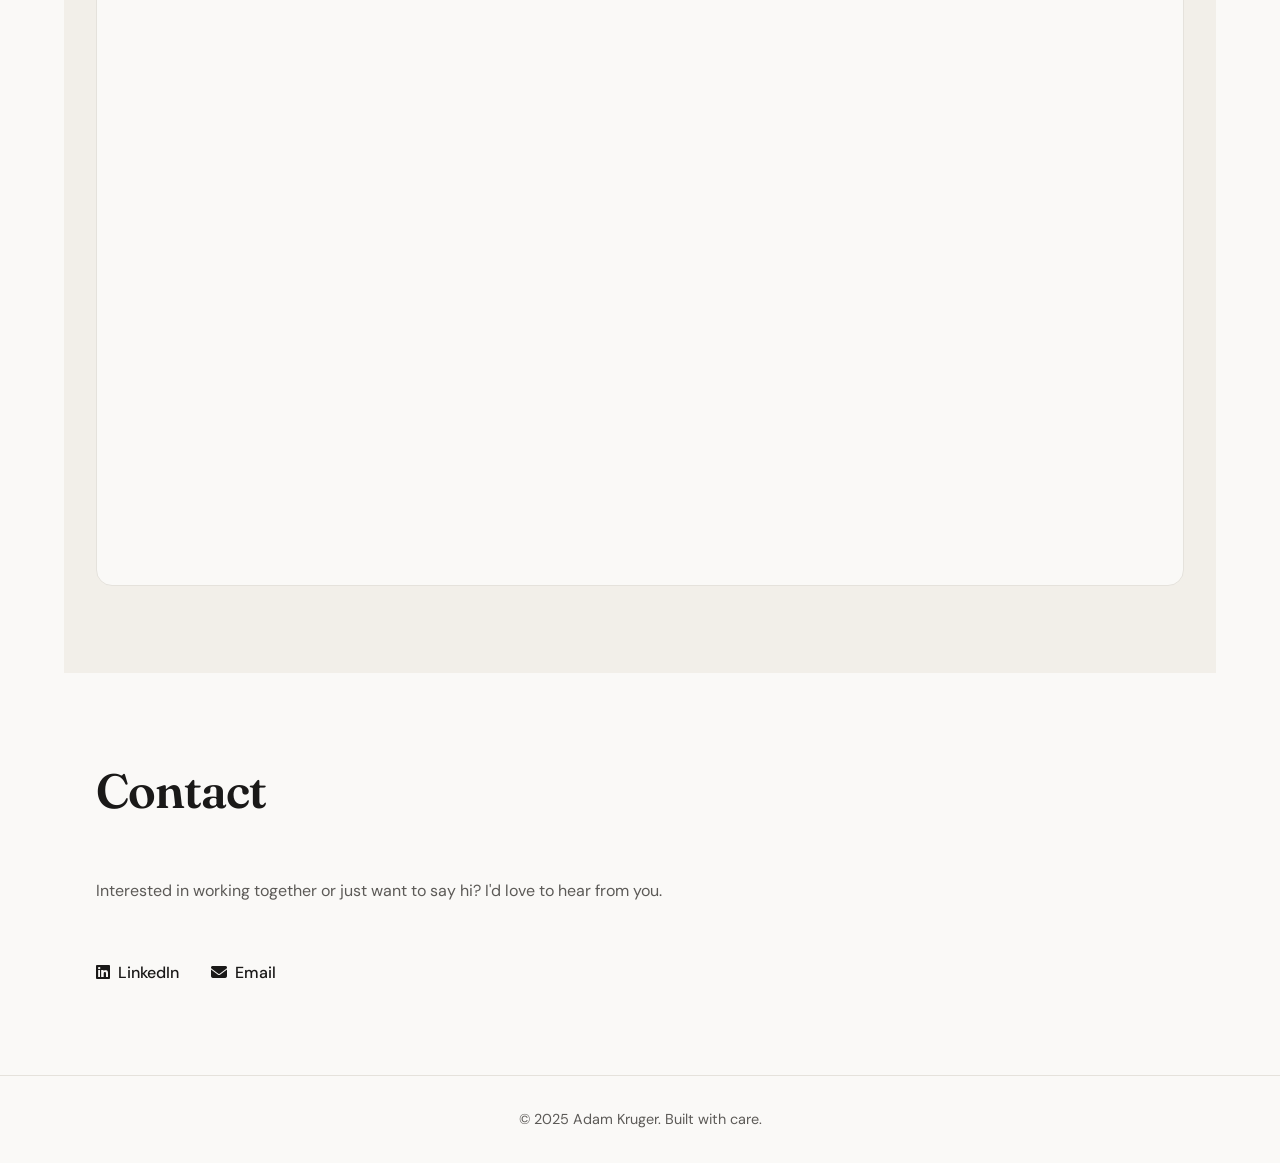
==== commit 69d4a167: "Add Hockey 82-0 to side projects, reorder list Order: Should We Build ASI?, Podcast History, Aligned" ====
--- a/index.html
+++ b/index.html
@@ -4,6 +4,12 @@
   <meta charset="UTF-8">
   <meta name="viewport" content="width=device-width, initial-scale=1.0">
   <title>Adam Kruger | Portfolio</title>
+  <meta name="description" content="Adam Kruger — Recruiter at Coefficient Giving, focused on AI safety, global health, and high-impact work. Personal portfolio and side projects.">
+  <link rel="canonical" href="https://adamkruger.vercel.app/">
+  <meta property="og:title" content="Adam Kruger | Portfolio">
+  <meta property="og:description" content="Adam Kruger — Recruiter at Coefficient Giving, focused on AI safety, global health, and high-impact work. Personal portfolio and side projects.">
+  <meta property="og:url" content="https://adamkruger.vercel.app/">
+  <meta property="og:type" content="website">
   <link rel="preconnect" href="https://fonts.googleapis.com">
   <link rel="preconnect" href="https://fonts.gstatic.com" crossorigin>
   <link href="https://fonts.googleapis.com/css2?family=DM+Sans:ital,opsz,wght@0,9..40,400;0,9..40,500;0,9..40,600;0,9..40,700;1,9..40,400&family=Fraunces:ital,opsz,wght@0,9..144,400;0,9..144,600;0,9..144,700;1,9..144,400&display=swap" rel="stylesheet">
@@ -110,18 +116,6 @@
         <article class="project-card">
           <div class="project-info">
             <div class="project-header">
-              <h3>Smart Shuffle</h3>
-            </div>
-            <p>A self-learning YouTube Music player that recommends songs based on your listening behavior. Tracks plays, skips, and superlikes to surface music you'll actually want to hear—gets smarter the more you use it.</p>
-            <div class="project-links">
-              <a href="https://smart-shuffle.vercel.app" target="_blank" rel="noopener">Try it</a>
-              <a href="https://github.com/kruger-adam/music-recommender" target="_blank" rel="noopener">GitHub</a>
-            </div>
-          </div>
-        </article>
-        <article class="project-card">
-          <div class="project-info">
-            <div class="project-header">
               <h3>Podcast History</h3>
             </div>
             <p>A shareable page that tracks what I've been listening to. Connects to Pocket Casts and syncs automatically every 12 hours—public profile with stats, episode notes, and playback history.</p>
@@ -142,6 +136,30 @@
             <div class="project-links">
               <a href="https://thealignedapp.com" target="_blank" rel="noopener">Try it</a>
               <a href="https://forum.effectivealtruism.org/posts/Rb4HmkapRtDtFWNyj/seeking-feedback-a-tool-for-opinion-value-tracking-and" target="_blank" rel="noopener">EA Forum post</a>
+            </div>
+          </div>
+        </article>
+        <article class="project-card">
+          <div class="project-info">
+            <div class="project-header">
+              <h3>Smart Shuffle</h3>
+            </div>
+            <p>A self-learning YouTube Music player that recommends songs based on your listening behavior. Tracks plays, skips, and superlikes to surface music you'll actually want to hear—gets smarter the more you use it.</p>
+            <div class="project-links">
+              <a href="https://smart-shuffle.vercel.app" target="_blank" rel="noopener">Try it</a>
+              <a href="https://github.com/kruger-adam/music-recommender" target="_blank" rel="noopener">GitHub</a>
+            </div>
+          </div>
+        </article>
+        <article class="project-card">
+          <div class="project-info">
+            <div class="project-header">
+              <h3>Hockey 82-0</h3>
+            </div>
+            <p>Draft an all-time NHL team from any era—mix Wayne Gretzky's 1980s Oilers with Patrick Roy's 1990s Canadiens—then simulate a full 82-game season to see how far they'd go. Stats pulled from every decade since the 1960s.</p>
+            <div class="project-links">
+              <a href="https://hockey-82-0.vercel.app" target="_blank" rel="noopener">Play</a>
+              <a href="https://github.com/kruger-adam/hockey-82-0" target="_blank" rel="noopener">GitHub</a>
             </div>
           </div>
         </article>
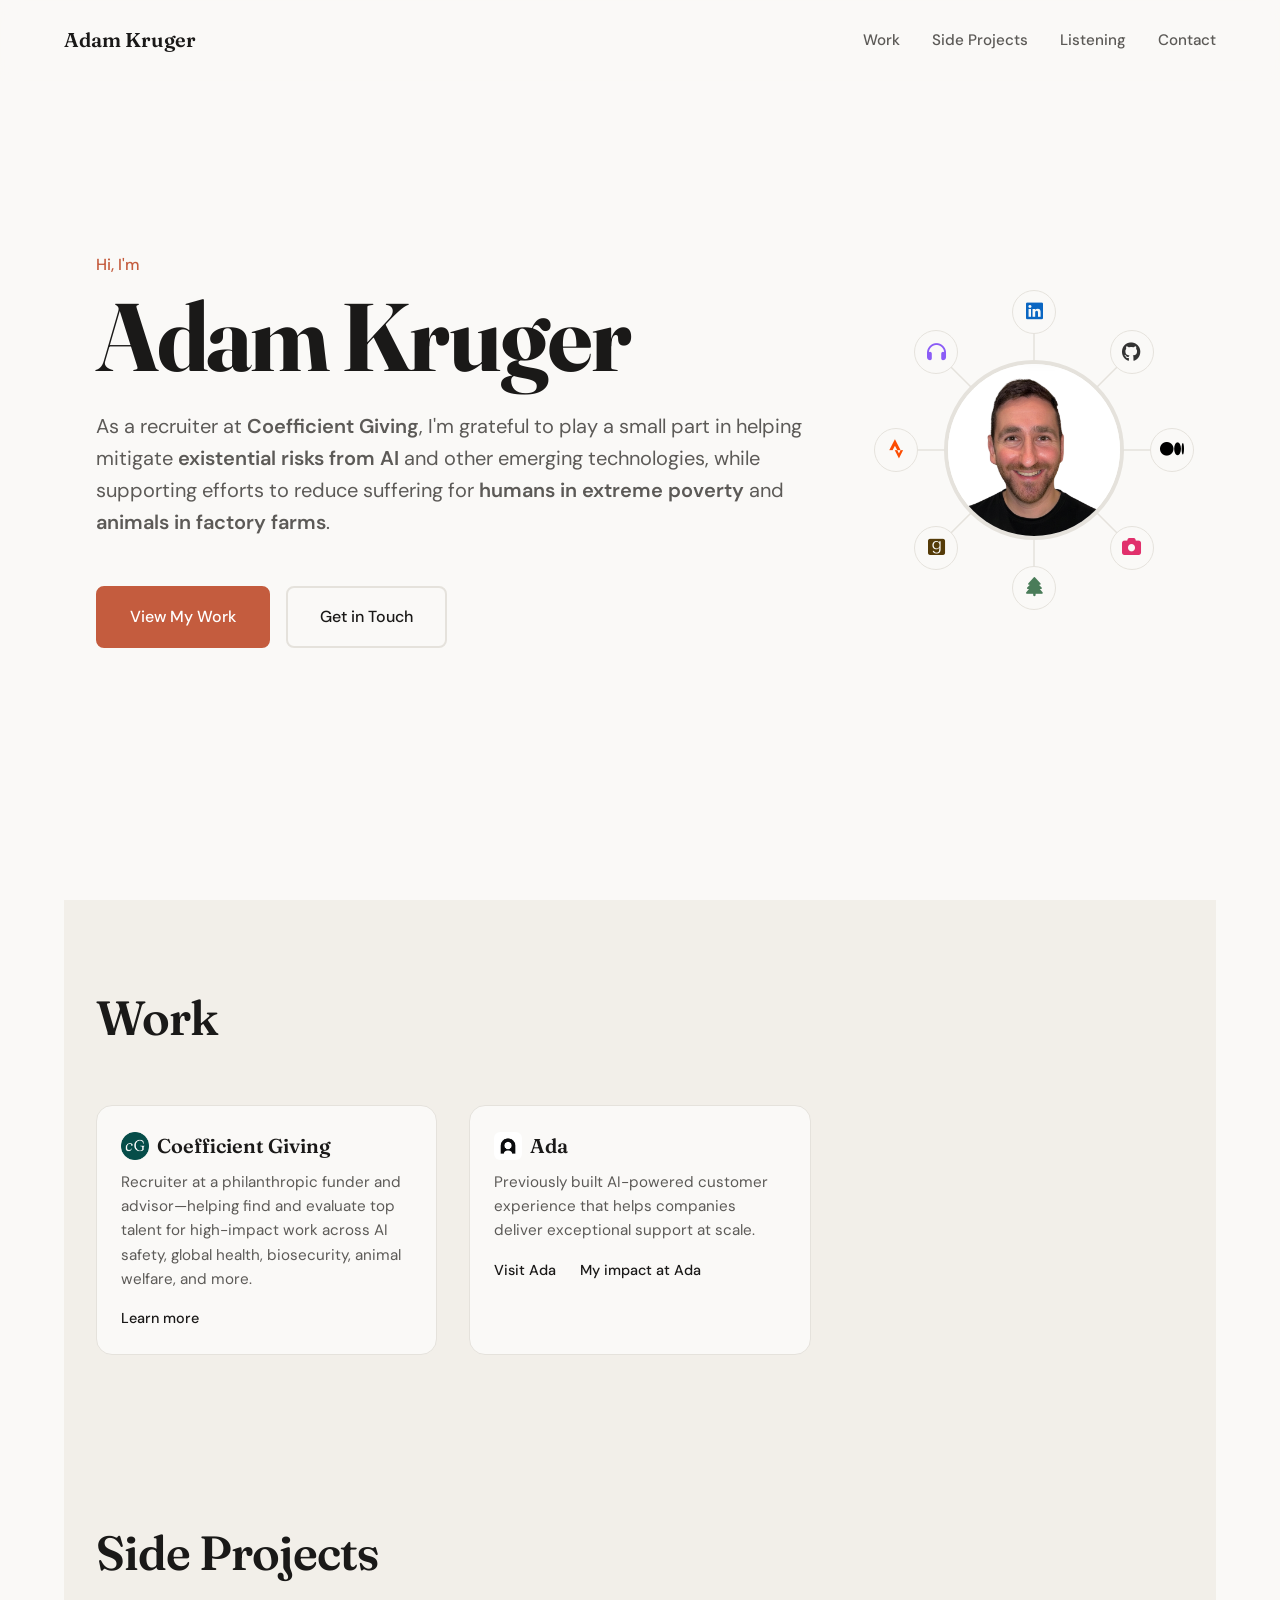
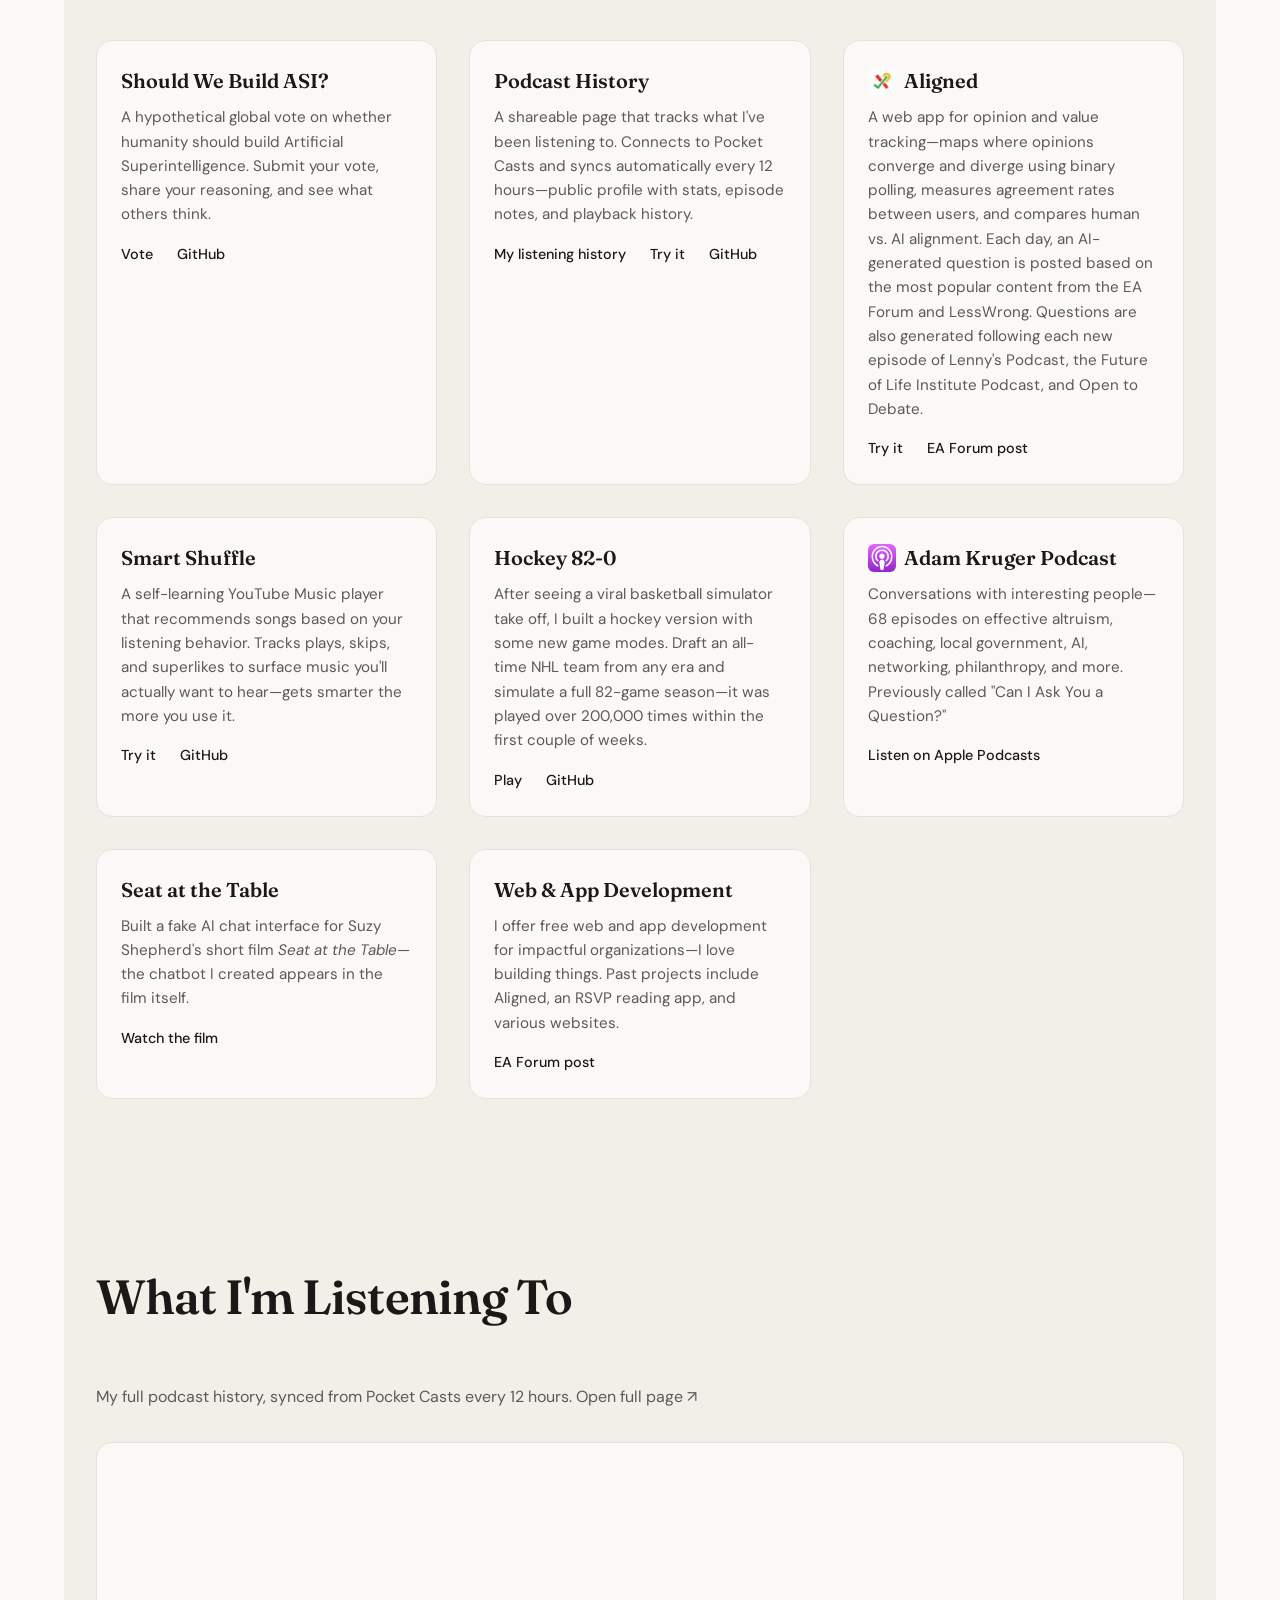
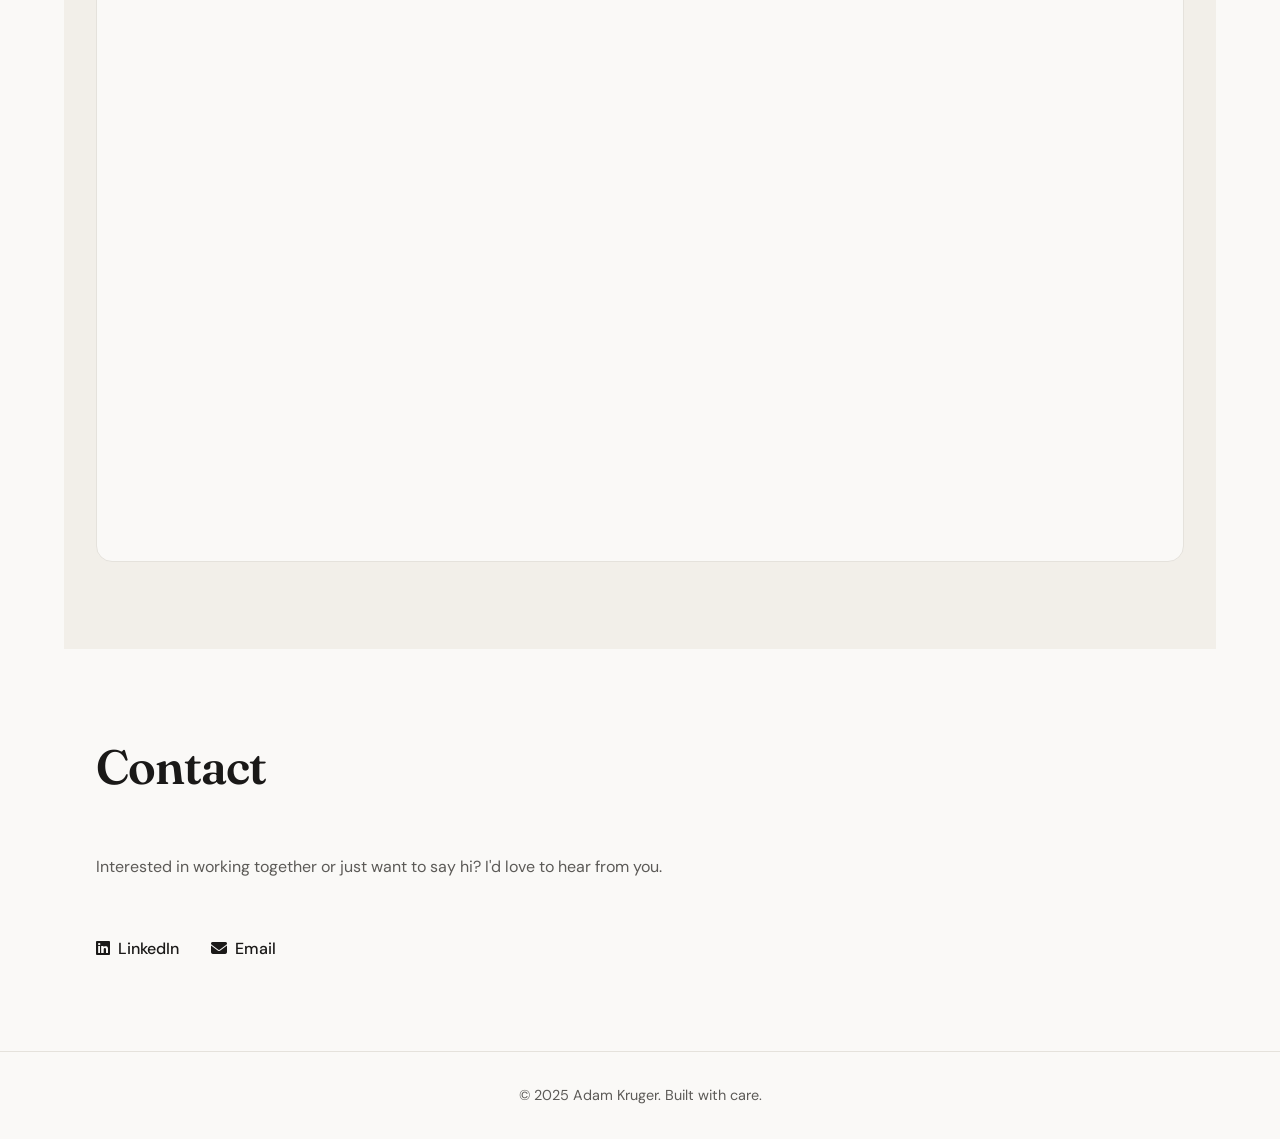
==== commit 85642cfa: "Update Hockey 82-0 description, split Seat at the Table into own card - Hockey 82-0: rewrite descrip" ====
--- a/index.html
+++ b/index.html
@@ -156,9 +156,9 @@
             <div class="project-header">
               <h3>Hockey 82-0</h3>
             </div>
-            <p>Draft an all-time NHL team from any era—mix Wayne Gretzky's 1980s Oilers with Patrick Roy's 1990s Canadiens—then simulate a full 82-game season to see how far they'd go. Stats pulled from every decade since the 1960s.</p>
-            <div class="project-links">
-              <a href="https://hockey-82-0.vercel.app" target="_blank" rel="noopener">Play</a>
+            <p>After seeing a viral basketball simulator take off, I built a hockey version with some new game modes. Draft an all-time NHL team from any era and simulate a full 82-game season—it was played over 200,000 times within the first couple of weeks.</p>
+            <div class="project-links">
+              <a href="https://82and0hockey.com" target="_blank" rel="noopener">Play</a>
               <a href="https://github.com/kruger-adam/hockey-82-0" target="_blank" rel="noopener">GitHub</a>
             </div>
           </div>
@@ -178,9 +178,20 @@
         <article class="project-card">
           <div class="project-info">
             <div class="project-header">
+              <h3>Seat at the Table</h3>
+            </div>
+            <p>Built a fake AI chat interface for Suzy Shepherd's short film <em>Seat at the Table</em>—the chatbot I created appears in the film itself.</p>
+            <div class="project-links">
+              <a href="https://www.youtube.com/watch?v=qHpnWiBHHaU" target="_blank" rel="noopener">Watch the film</a>
+            </div>
+          </div>
+        </article>
+        <article class="project-card">
+          <div class="project-info">
+            <div class="project-header">
               <h3>Web &amp; App Development</h3>
             </div>
-            <p>I offer free web and app development for impactful organizations—I love building things. Past projects include Aligned, an RSVP reading app, and various websites. Currently helping Suzy Shepherd build a fake AI chat interface for her short film <em>Seat at the Table</em>.</p>
+            <p>I offer free web and app development for impactful organizations—I love building things. Past projects include Aligned, an RSVP reading app, and various websites.</p>
             <div class="project-links">
               <a href="https://forum.effectivealtruism.org/posts/HuteREmRrk8JBm3N8/are-there-any-orgs-interested-in-free-web-app-development" target="_blank" rel="noopener">EA Forum post</a>
             </div>
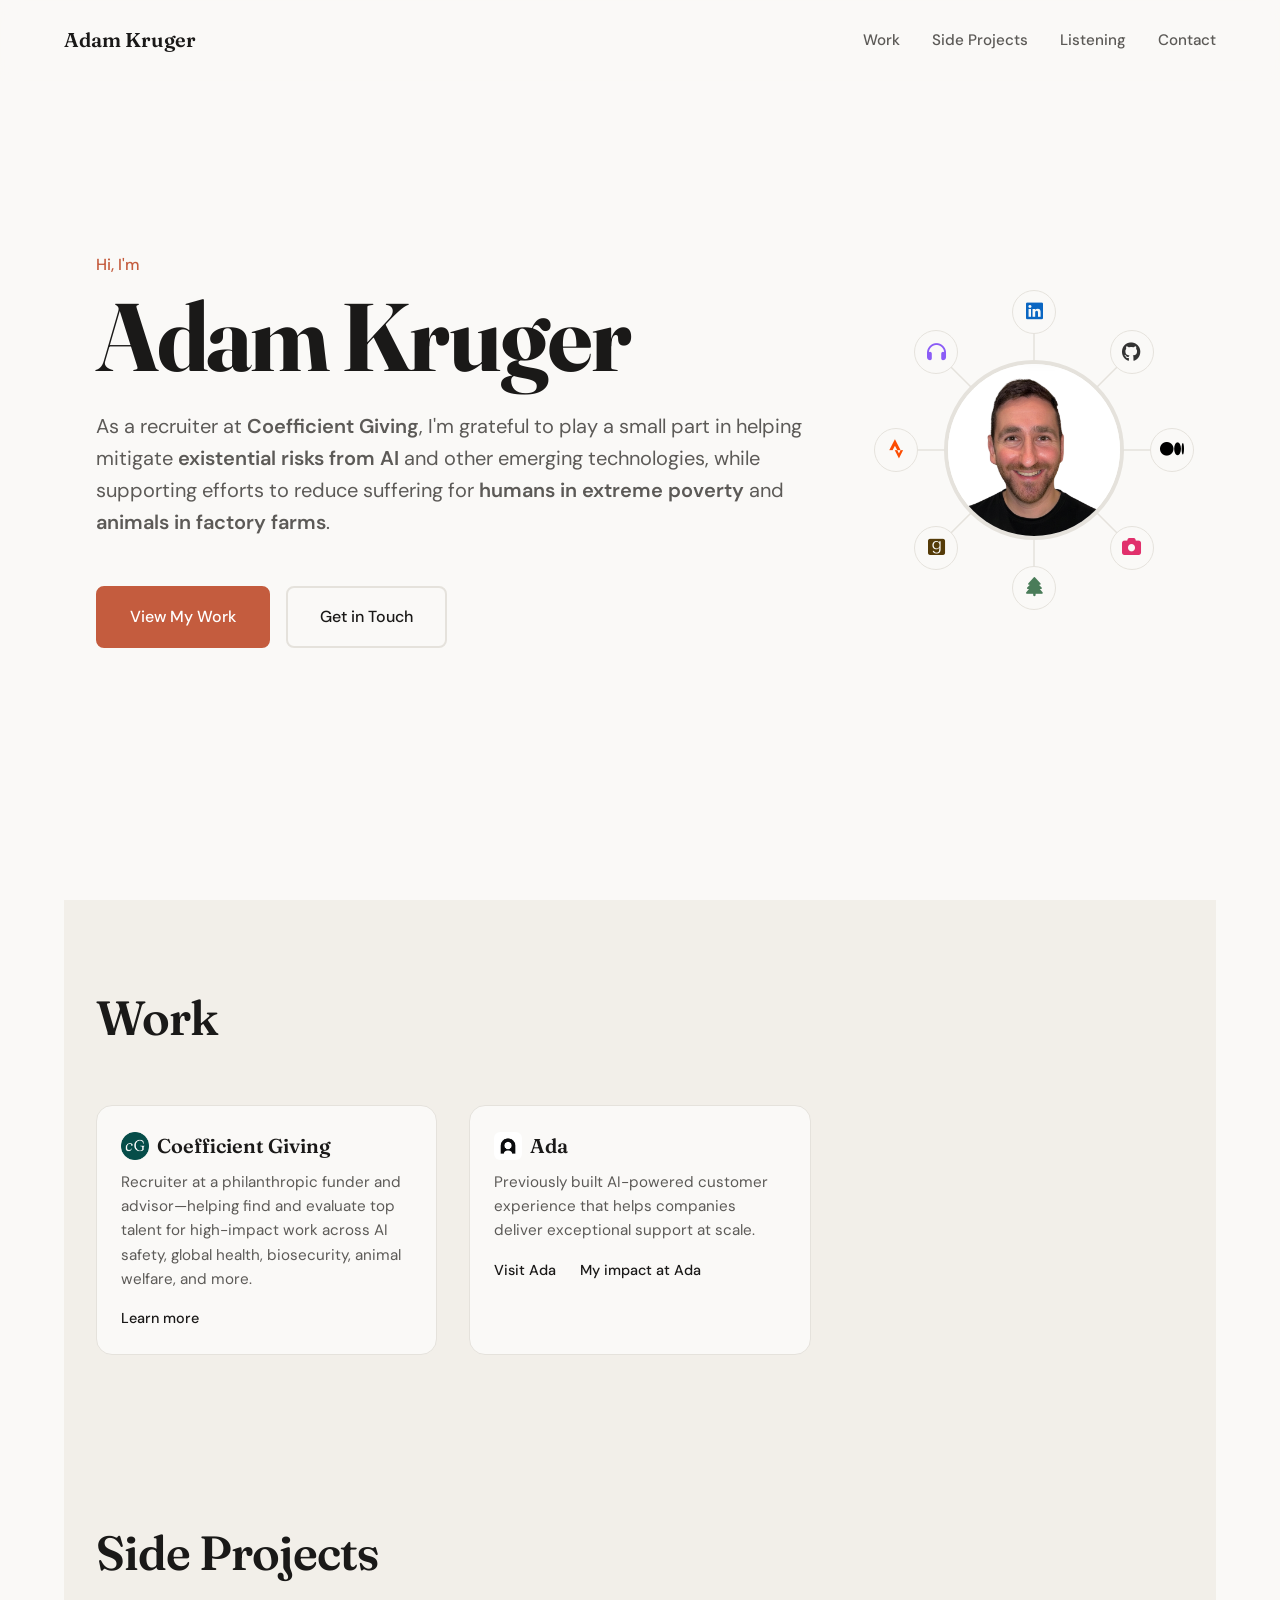
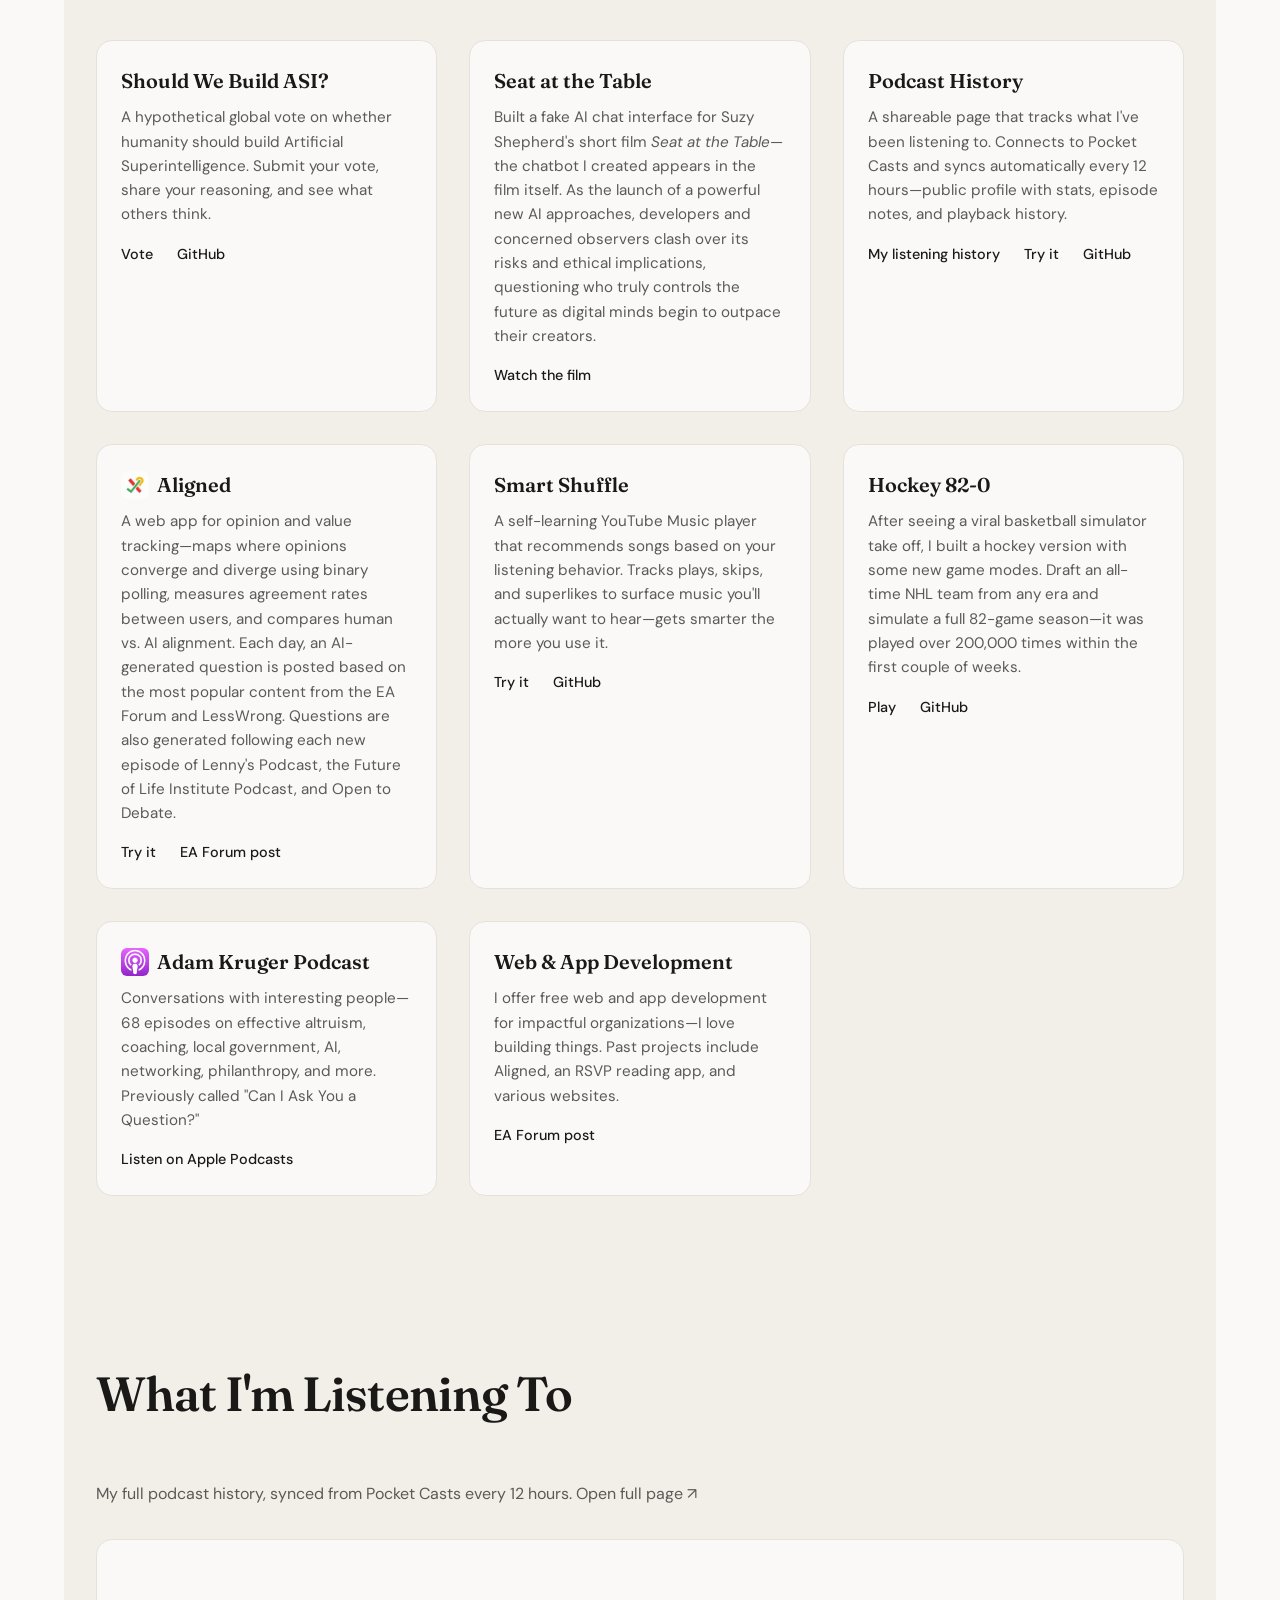
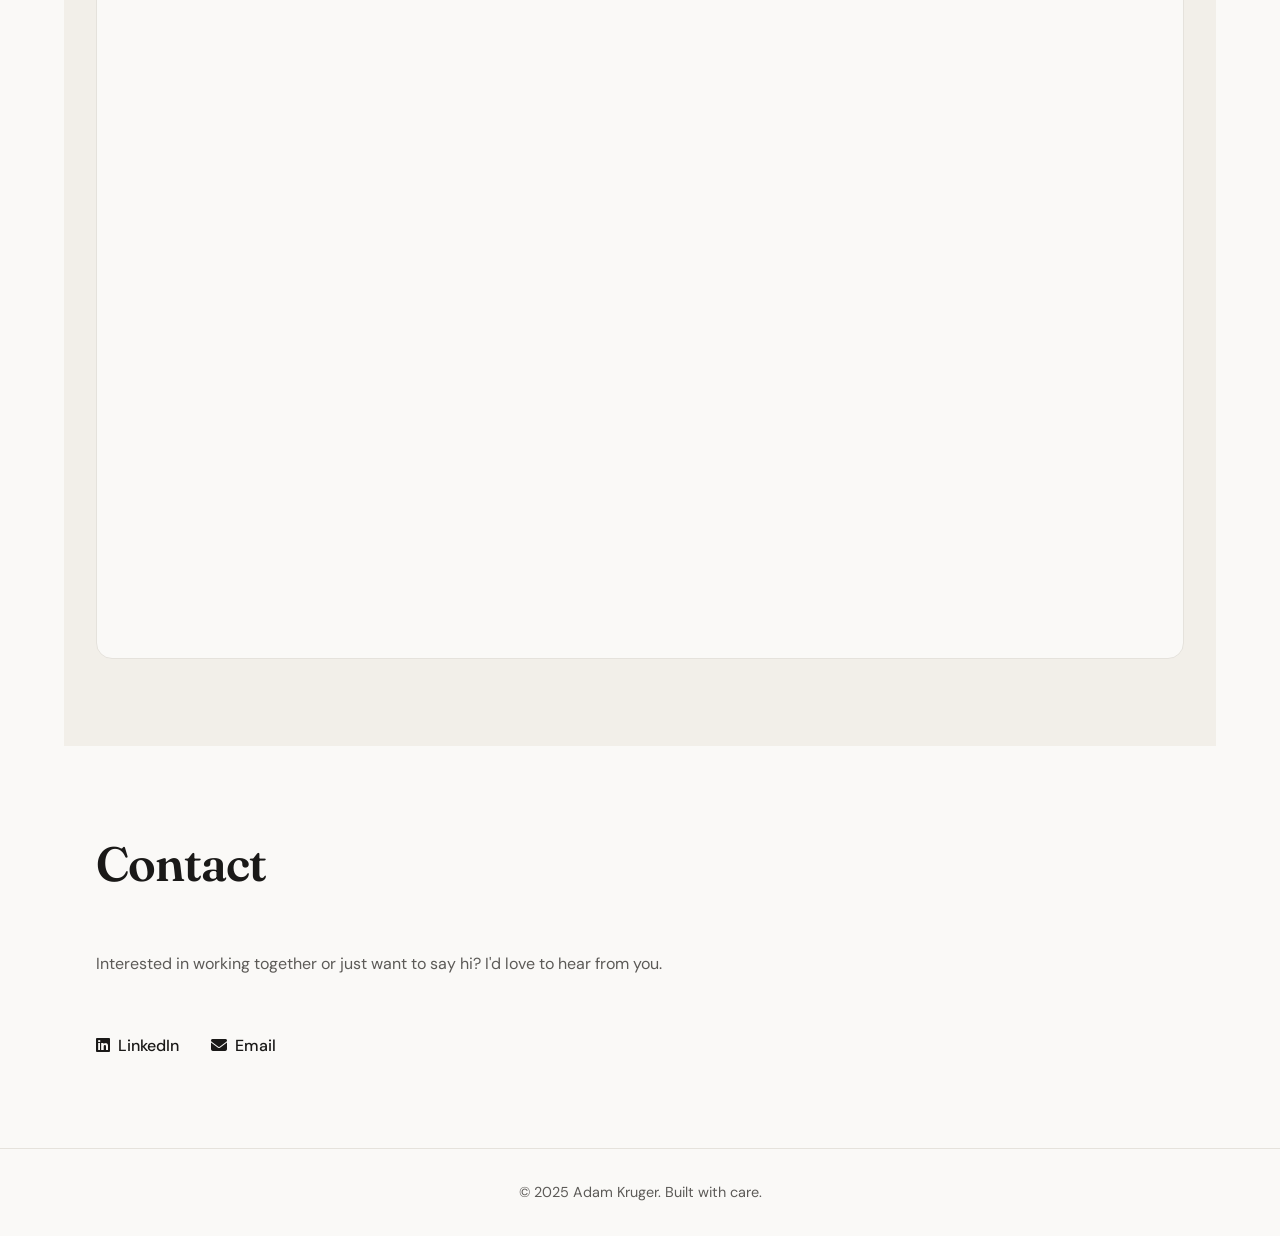
==== commit bd178a49: "Add film description to Seat at the Table card and move it up Co-Authored-By: Claude Sonnet 4.6 <nor" ====
--- a/index.html
+++ b/index.html
@@ -116,6 +116,17 @@
         <article class="project-card">
           <div class="project-info">
             <div class="project-header">
+              <h3>Seat at the Table</h3>
+            </div>
+            <p>Built a fake AI chat interface for Suzy Shepherd's short film <em>Seat at the Table</em>—the chatbot I created appears in the film itself. As the launch of a powerful new AI approaches, developers and concerned observers clash over its risks and ethical implications, questioning who truly controls the future as digital minds begin to outpace their creators.</p>
+            <div class="project-links">
+              <a href="https://www.youtube.com/watch?v=qHpnWiBHHaU" target="_blank" rel="noopener">Watch the film</a>
+            </div>
+          </div>
+        </article>
+        <article class="project-card">
+          <div class="project-info">
+            <div class="project-header">
               <h3>Podcast History</h3>
             </div>
             <p>A shareable page that tracks what I've been listening to. Connects to Pocket Casts and syncs automatically every 12 hours—public profile with stats, episode notes, and playback history.</p>
@@ -172,17 +183,6 @@
             <p>Conversations with interesting people—68 episodes on effective altruism, coaching, local government, AI, networking, philanthropy, and more. Previously called "Can I Ask You a Question?"</p>
             <div class="project-links">
               <a href="https://podcasts.apple.com/us/podcast/adam-kruger-podcast/id1472368113" target="_blank" rel="noopener">Listen on Apple Podcasts</a>
-            </div>
-          </div>
-        </article>
-        <article class="project-card">
-          <div class="project-info">
-            <div class="project-header">
-              <h3>Seat at the Table</h3>
-            </div>
-            <p>Built a fake AI chat interface for Suzy Shepherd's short film <em>Seat at the Table</em>—the chatbot I created appears in the film itself.</p>
-            <div class="project-links">
-              <a href="https://www.youtube.com/watch?v=qHpnWiBHHaU" target="_blank" rel="noopener">Watch the film</a>
             </div>
           </div>
         </article>
